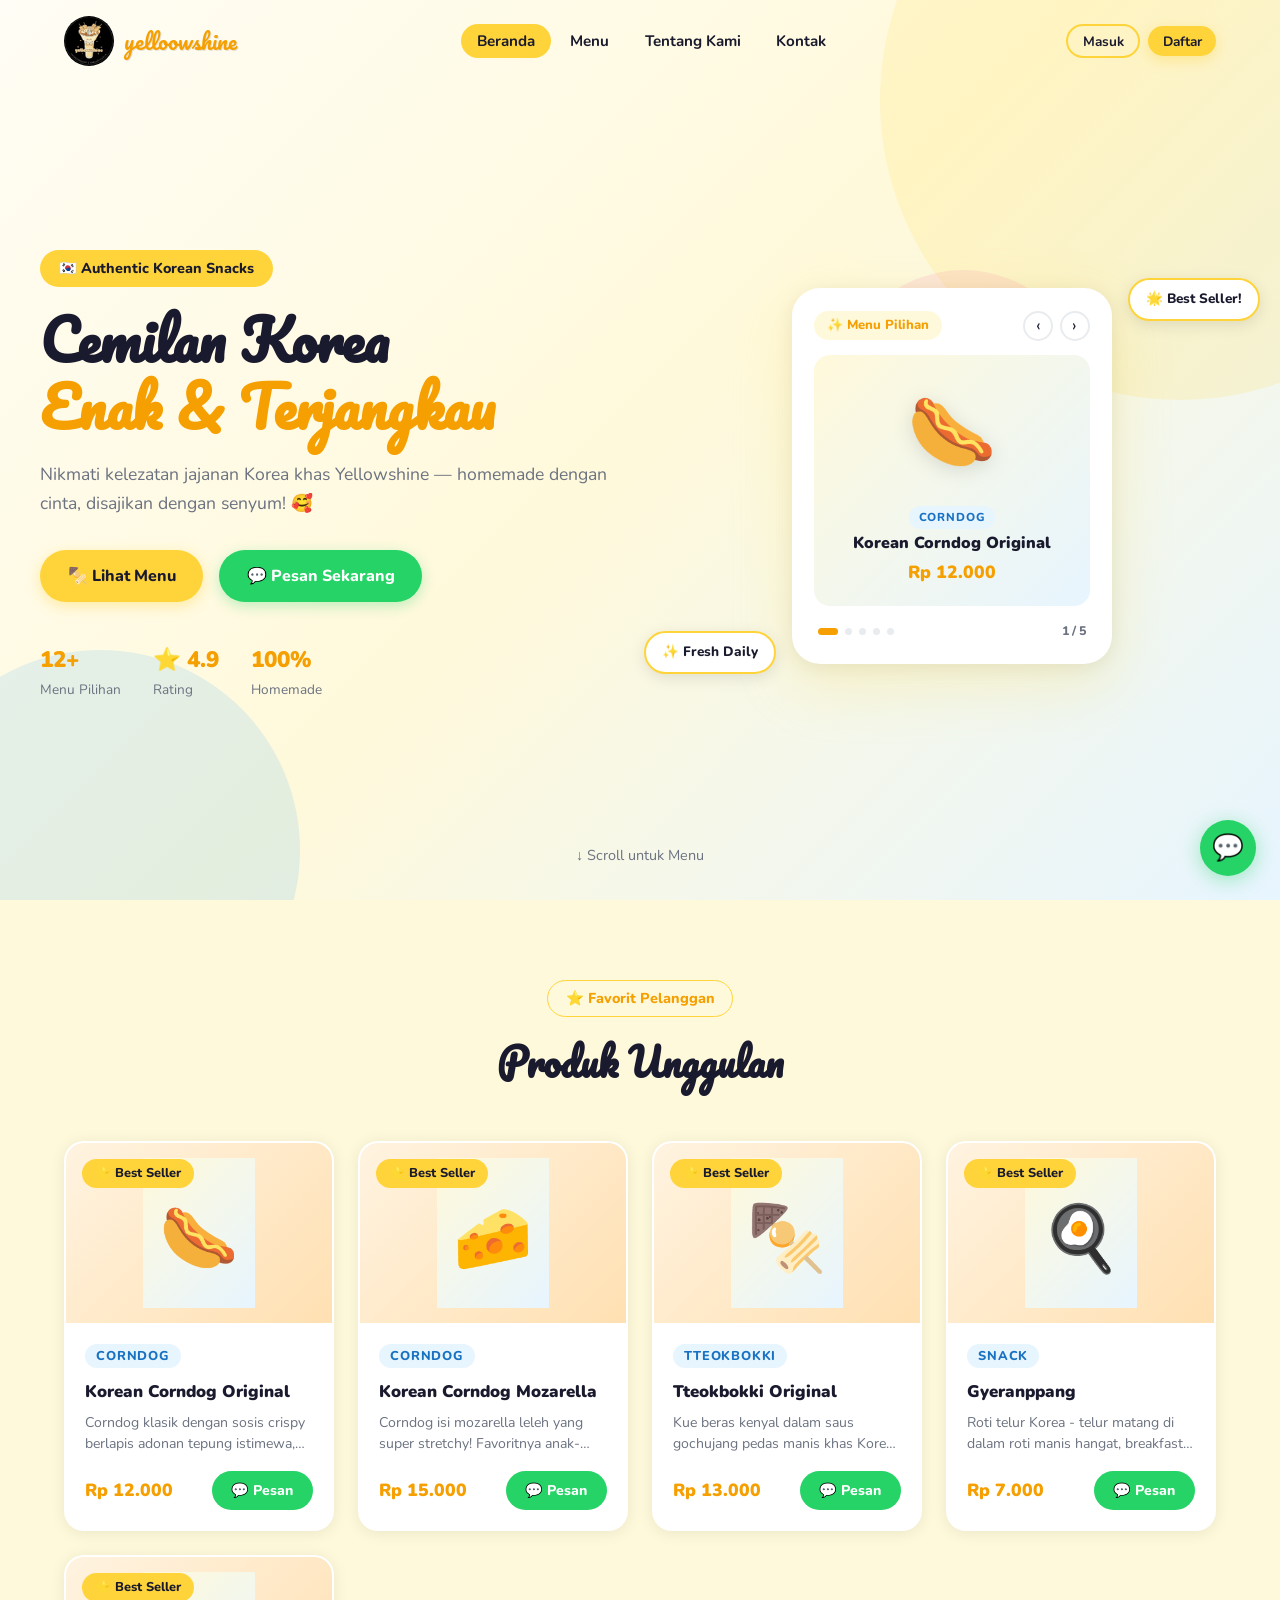
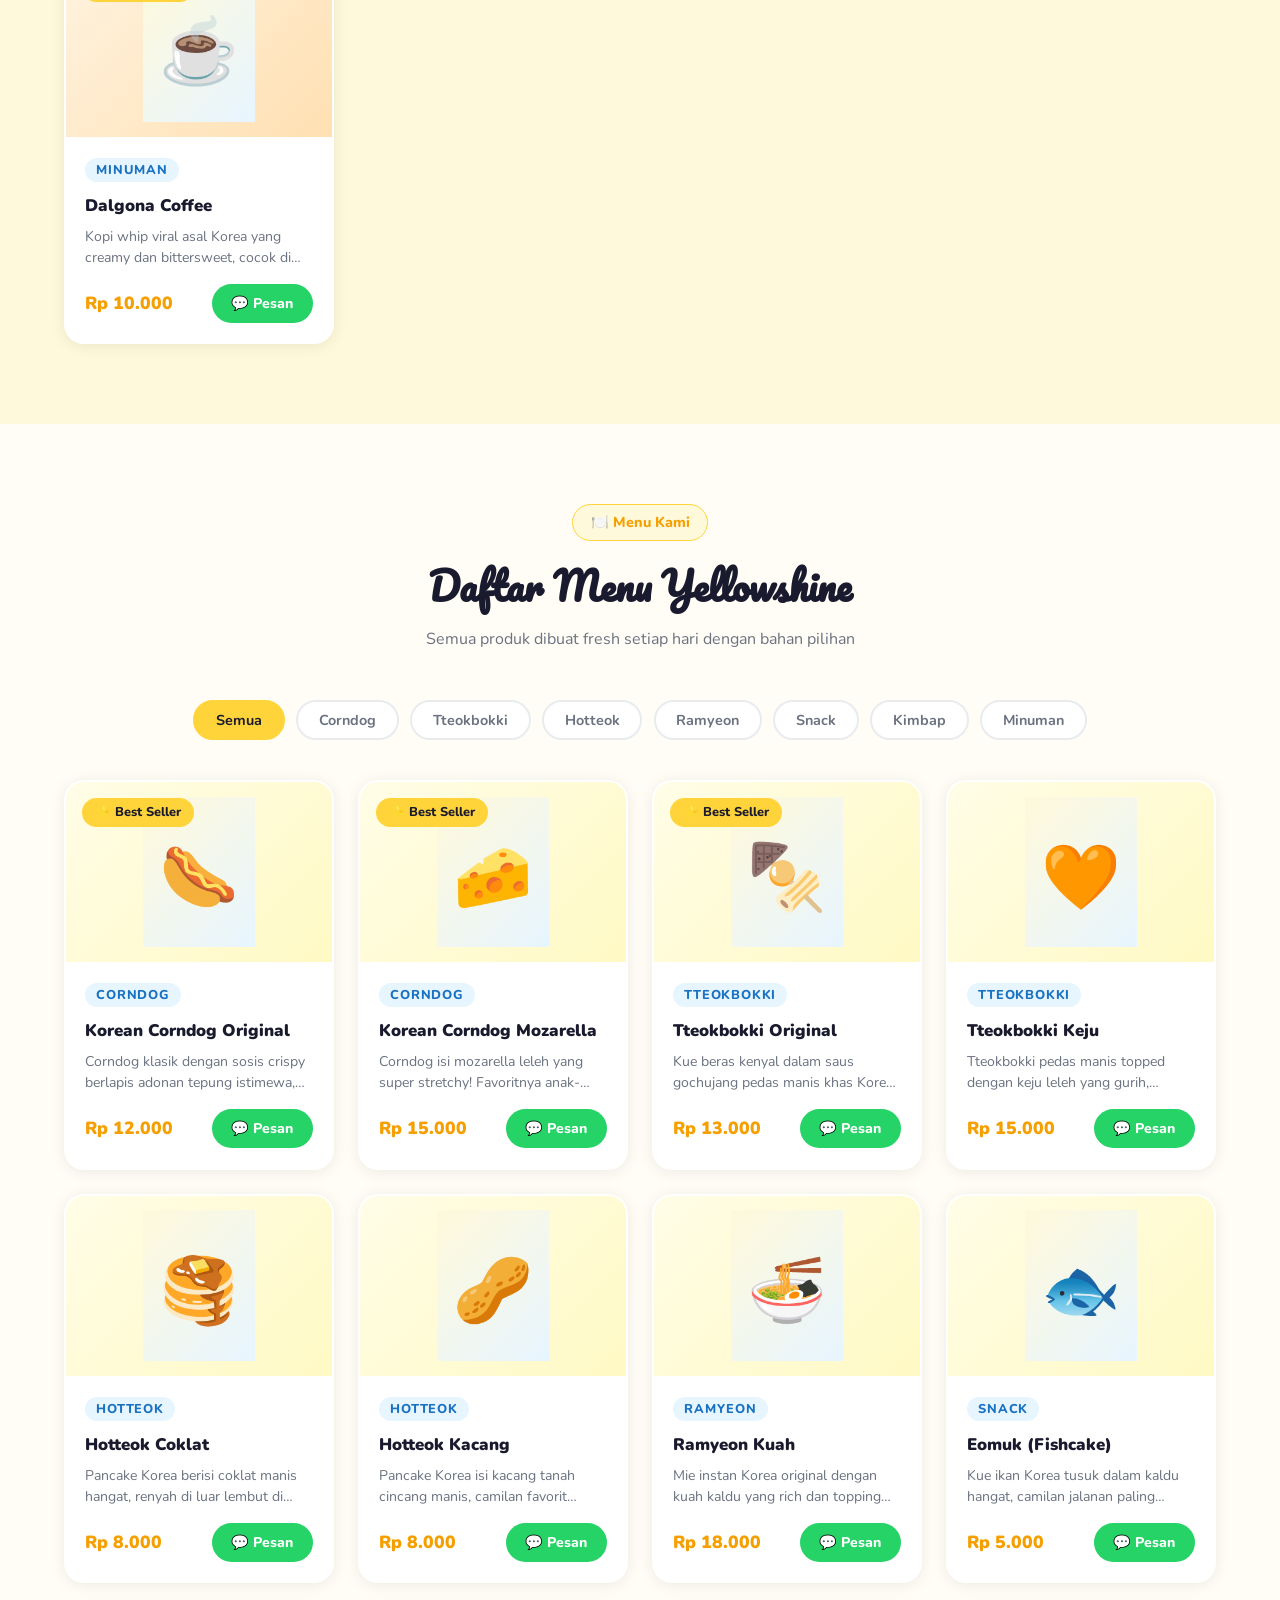
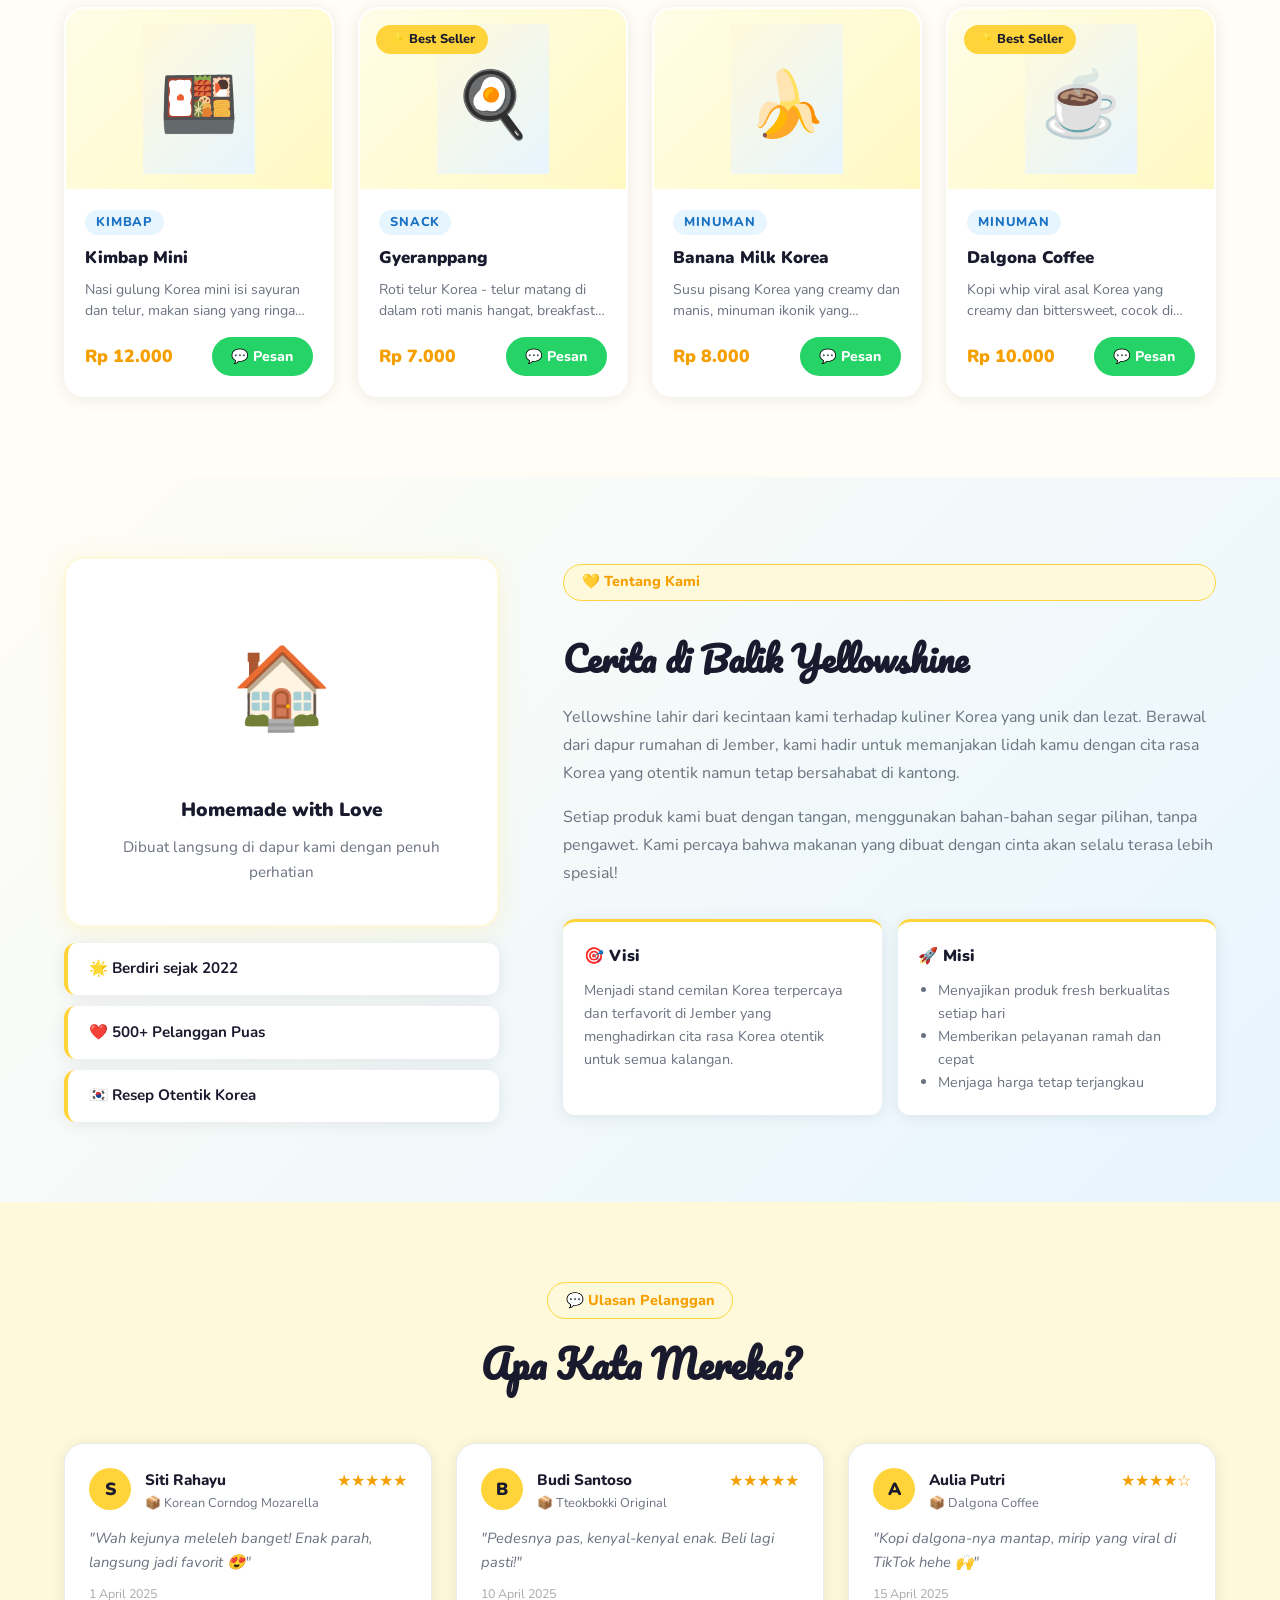
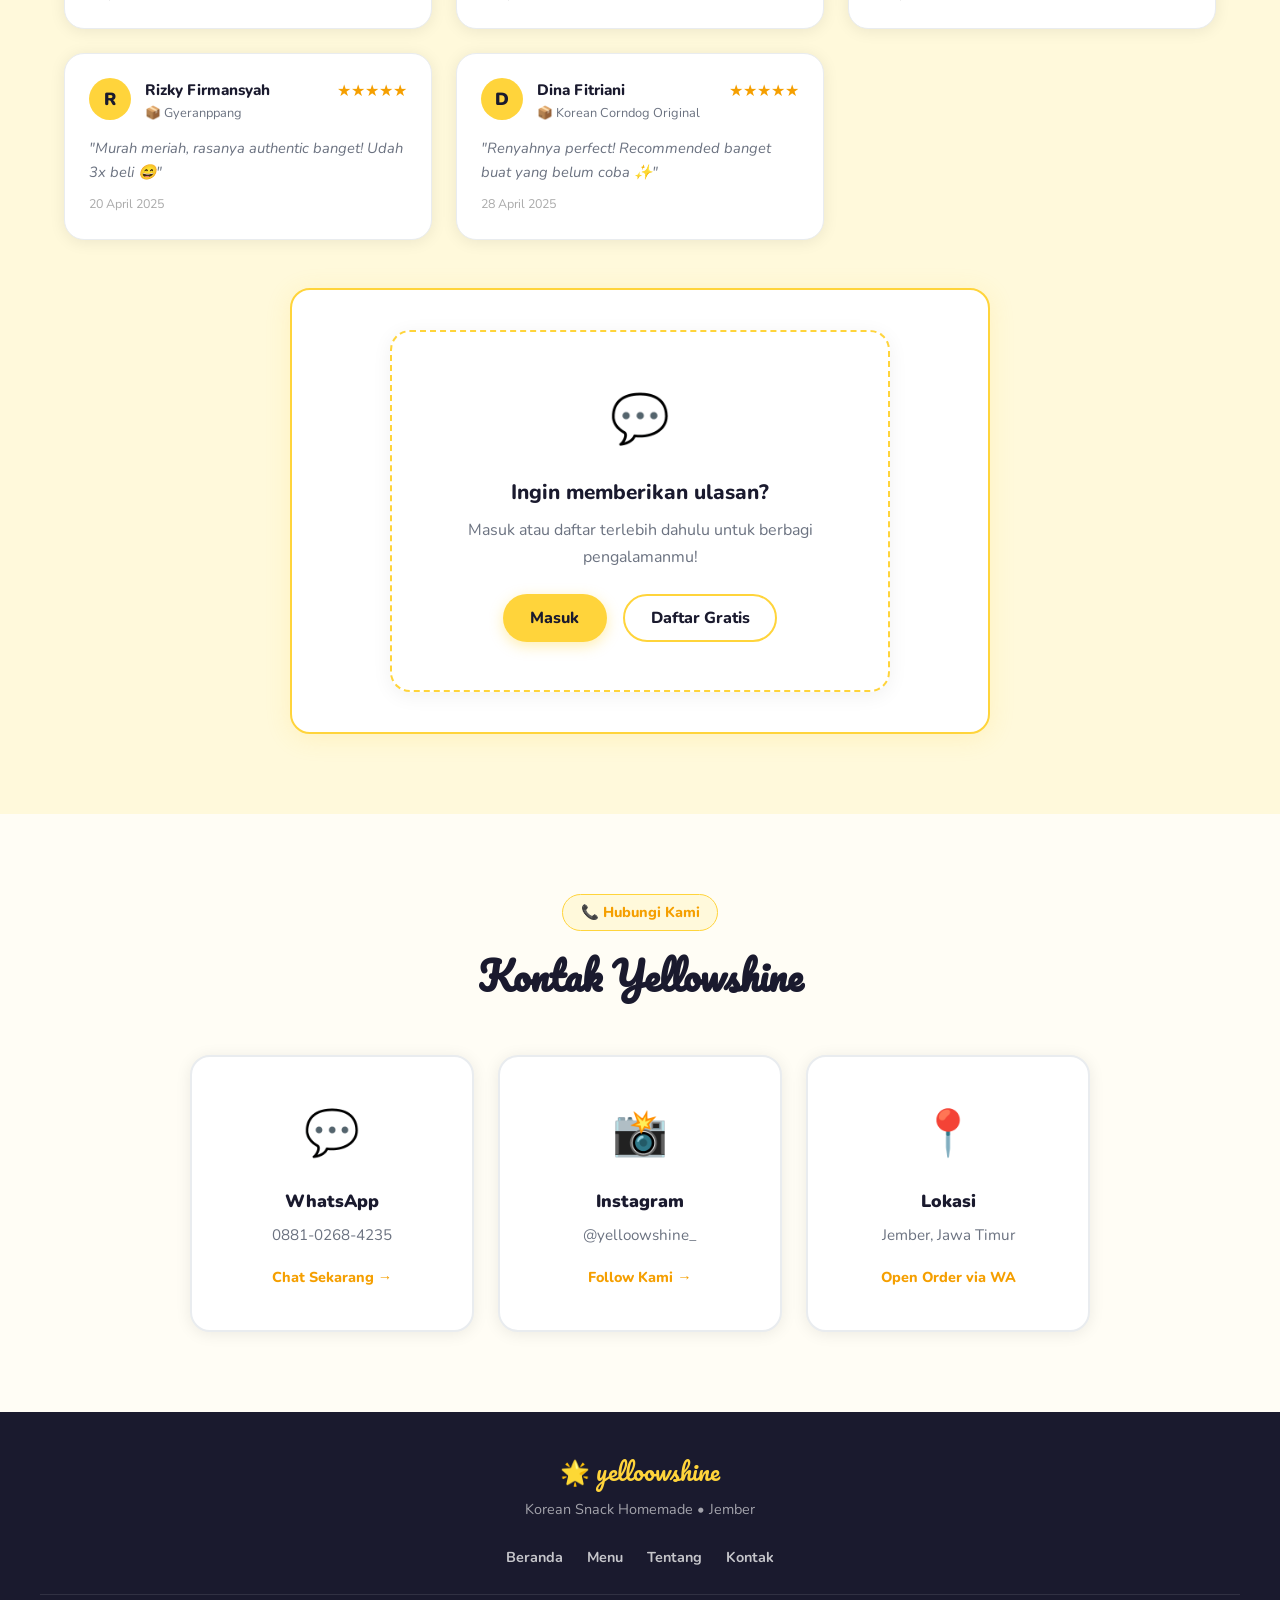
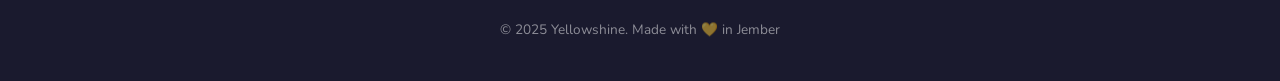
==== yellowshine_v2_fixed/index.html @ c3957ca0 "Add files via upload" ====
<!DOCTYPE html>
<html lang="id">
<head>
  <meta charset="UTF-8"/>
  <meta name="viewport" content="width=device-width, initial-scale=1.0"/>
  <title>Yellowshine – Korean Snack Stand</title>
  <link rel="stylesheet" href="style.css"/>
  <link href="https://fonts.googleapis.com/css2?family=Nunito:wght@400;600;700;800;900&family=Pacifico&display=swap" rel="stylesheet"/>
</head>
<body>

<!-- ===== NAVBAR ===== -->
<nav class="navbar" id="navbar">
  <div class="nav-inner">
    <a href="#home" class="nav-logo">
      <img src="logo.png" alt="Yellowshine Logo" width="50" height="50" onerror="this.style.display='none';this.nextElementSibling.style.display='flex'"/>
      <div class="logo-fallback" style="display:none">🌟</div>
      <span>yelloowshine</span>
    </a>
    <ul class="nav-links" id="navLinks">
      <li><a href="#home" class="nav-link active">Beranda</a></li>
      <li><a href="#menu" class="nav-link">Menu</a></li>
      <li><a href="#about" class="nav-link">Tentang Kami</a></li>
      <li><a href="#contact" class="nav-link">Kontak</a></li>
    </ul>
    <div class="nav-auth" id="navAuth">
      <!-- filled by JS -->
    </div>
    <button class="hamburger" id="hamburger">☰</button>
  </div>
</nav>

<!-- ===== HERO / BERANDA ===== -->
<section class="hero" id="home">
  <div class="hero-bg-shapes">
    <div class="shape s1"></div><div class="shape s2"></div><div class="shape s3"></div>
  </div>
  <div class="hero-content">
    <div class="hero-text">
      <div class="hero-badge">🇰🇷 Authentic Korean Snacks</div>
      <h1 class="hero-title">Cemilan Korea <br/><span class="yellow-text">Enak & Terjangkau</span></h1>
      <p class="hero-desc">Nikmati kelezatan jajanan Korea khas Yellowshine — homemade dengan cinta, disajikan dengan senyum! 🥰</p>
      <div class="hero-actions">
        <a href="#menu" class="btn btn-primary">🍢 Lihat Menu</a>
        <a href="https://wa.me/6288102684235?text=Halo%20Yellowshine%2C%20saya%20mau%20pesan!" target="_blank" class="btn btn-wa">💬 Pesan Sekarang</a>
      </div>
      <div class="hero-stats">
        <div class="stat"><span class="stat-num" id="statProducts">12+</span><span>Menu Pilihan</span></div>
        <div class="stat"><span class="stat-num">⭐ 4.9</span><span>Rating</span></div>
        <div class="stat"><span class="stat-num">100%</span><span>Homemade</span></div>
      </div>
    </div>
    <div class="hero-visual">
      <div class="floating-card">
        <div class="slider-header">
          <span class="slider-label">✨ Menu Pilihan</span>
          <div class="slider-nav">
            <button class="slider-prev" id="sliderPrev">‹</button>
            <button class="slider-next" id="sliderNext">›</button>
          </div>
        </div>
        <div class="slider-track-outer">
          <div class="slider-wrapper" id="heroSlider">
            <!-- slides injected by JS from bestSeller products -->
          </div>
        </div>
        <div class="slider-footer">
          <div class="slider-dots" id="sliderDots"></div>
          <span class="slider-counter" id="sliderCounter">1 / 1</span>
        </div>
      </div>
      <div class="deco-badge top-right">🌟 Best Seller!</div>
      <div class="deco-badge bottom-left">✨ Fresh Daily</div>
    </div>
  </div>
  <div class="scroll-hint">↓ Scroll untuk Menu</div>
</section>

<!-- ===== FEATURED / UNGGULAN ===== -->
<section class="featured-section">
  <div class="container">
    <div class="section-header">
      <span class="section-tag">⭐ Favorit Pelanggan</span>
      <h2>Produk Unggulan</h2>
    </div>
    <div class="featured-grid" id="featuredGrid"></div>
  </div>
</section>

<!-- ===== MENU LENGKAP ===== -->
<section class="menu-section" id="menu">
  <div class="container">
    <div class="section-header">
      <span class="section-tag">🍽️ Menu Kami</span>
      <h2>Daftar Menu Yellowshine</h2>
      <p>Semua produk dibuat fresh setiap hari dengan bahan pilihan</p>
    </div>
    <div class="menu-filter" id="menuFilter">
      <button class="filter-btn active" data-cat="all">Semua</button>
    </div>
    <div class="menu-grid" id="menuGrid"></div>
  </div>
</section>

<!-- ===== TENTANG KAMI ===== -->
<section class="about-section" id="about">
  <div class="container">
    <div class="about-grid">
      <div class="about-visual">
        <div class="about-card-main" id="aboutCardMain">
          <div class="about-photo-wrap" id="aboutPhotoWrap">
            <!-- Photo or fallback rendered by JS -->
          </div>
          <h3>Homemade with Love</h3>
          <p>Dibuat langsung di dapur kami dengan penuh perhatian</p>
        </div>
        <div class="about-stat-cards">
          <div class="about-mini-card">🌟 Berdiri sejak 2022</div>
          <div class="about-mini-card">❤️ 500+ Pelanggan Puas</div>
          <div class="about-mini-card">🇰🇷 Resep Otentik Korea</div>
        </div>
      </div>
      <div class="about-text">
        <span class="section-tag">💛 Tentang Kami</span>
        <h2>Cerita di Balik Yellowshine</h2>
        <p>Yellowshine lahir dari kecintaan kami terhadap kuliner Korea yang unik dan lezat. Berawal dari dapur rumahan di Jember, kami hadir untuk memanjakan lidah kamu dengan cita rasa Korea yang otentik namun tetap bersahabat di kantong.</p>
        <p>Setiap produk kami buat dengan tangan, menggunakan bahan-bahan segar pilihan, tanpa pengawet. Kami percaya bahwa makanan yang dibuat dengan cinta akan selalu terasa lebih spesial!</p>
        <div class="visi-misi">
          <div class="vm-card">
            <h4>🎯 Visi</h4>
            <p>Menjadi stand cemilan Korea terpercaya dan terfavorit di Jember yang menghadirkan cita rasa Korea otentik untuk semua kalangan.</p>
          </div>
          <div class="vm-card">
            <h4>🚀 Misi</h4>
            <ul>
              <li>Menyajikan produk fresh berkualitas setiap hari</li>
              <li>Memberikan pelayanan ramah dan cepat</li>
              <li>Menjaga harga tetap terjangkau</li>
            </ul>
          </div>
        </div>
      </div>
    </div>
  </div>
</section>

<!-- ===== REVIEW SECTION ===== -->
<section class="review-section" id="reviews">
  <div class="container">
    <div class="section-header">
      <span class="section-tag">💬 Ulasan Pelanggan</span>
      <h2>Apa Kata Mereka?</h2>
    </div>
    <div class="review-grid" id="reviewGrid"></div>
    <div class="review-form-wrapper" id="reviewFormWrapper">
      <!-- shown only when user logged in, rendered by JS -->
    </div>
  </div>
</section>

<!-- ===== KONTAK ===== -->
<section class="contact-section" id="contact">
  <div class="container">
    <div class="section-header">
      <span class="section-tag">📞 Hubungi Kami</span>
      <h2>Kontak Yellowshine</h2>
    </div>
    <div class="contact-grid">
      <a href="https://wa.me/6288102684235?text=Halo%20Yellowshine!" target="_blank" class="contact-card wa-card">
        <div class="contact-icon">💬</div><h3>WhatsApp</h3>
        <p>0881-0268-4235</p><span class="contact-cta">Chat Sekarang →</span>
      </a>
      <a href="https://instagram.com/yelloowshine_" target="_blank" class="contact-card ig-card">
        <div class="contact-icon">📸</div><h3>Instagram</h3>
        <p>@yelloowshine_</p><span class="contact-cta">Follow Kami →</span>
      </a>
      <div class="contact-card loc-card">
        <div class="contact-icon">📍</div><h3>Lokasi</h3>
        <p>Jember, Jawa Timur</p><span class="contact-cta">Open Order via WA</span>
      </div>
    </div>
  </div>
</section>

<!-- ===== FOOTER ===== -->
<footer class="footer">
  <div class="footer-inner">
    <div class="footer-brand">
      <span class="footer-logo">🌟 yelloowshine</span>
      <p>Korean Snack Homemade • Jember</p>
    </div>
    <div class="footer-links">
      <a href="#home">Beranda</a><a href="#menu">Menu</a>
      <a href="#about">Tentang</a><a href="#contact">Kontak</a>
    </div>
    <div class="footer-bottom">
      <p>© 2025 Yellowshine. Made with 💛 in Jember</p>
      <button class="admin-access-btn visually-hidden" id="adminAccessBtn" tabindex="-1" aria-hidden="true">⚙️</button>
    </div>
  </div>
</footer>

<!-- ===== MODAL: USER LOGIN ===== -->
<div class="modal-overlay" id="loginModal" style="display:none">
  <div class="modal-box">
    <button class="modal-close" id="closeLoginModal">✕</button>
    <div class="modal-logo-wrap"><img src="logo.png" width="60" height="60" alt="logo" onerror="this.style.display='none'"/></div>
    <h3>👋 Masuk ke Yellowshine</h3>
    <p class="modal-sub">Masuk untuk bisa kasih ulasan!</p>
    <input type="text" id="loginUser" placeholder="Username atau Email" class="modal-input"/>
    <input type="password" id="loginPass" placeholder="Password" class="modal-input"/>
    <div class="modal-err" id="loginErr"></div>
    <button class="btn btn-primary btn-full" id="loginBtn">Masuk</button>
    <p class="modal-switch">Belum punya akun? <a href="#" id="switchToRegister">Daftar sekarang</a></p>
  </div>
</div>

<!-- ===== MODAL: USER REGISTER ===== -->
<div class="modal-overlay" id="registerModal" style="display:none">
  <div class="modal-box">
    <button class="modal-close" id="closeRegisterModal">✕</button>
    <div class="modal-logo-wrap"><img src="logo.png" width="60" height="60" alt="logo" onerror="this.style.display='none'"/></div>
    <h3>🌟 Daftar Akun Baru</h3>
    <p class="modal-sub">Gratis! Biar bisa kasih review 💛</p>
    <input type="text" id="regUsername" placeholder="Username" class="modal-input"/>
    <input type="email" id="regEmail" placeholder="Email" class="modal-input"/>
    <input type="password" id="regPass" placeholder="Password" class="modal-input"/>
    <input type="password" id="regPassConfirm" placeholder="Konfirmasi Password" class="modal-input"/>
    <div class="modal-err" id="registerErr"></div>
    <button class="btn btn-primary btn-full" id="registerBtn">Daftar</button>
    <p class="modal-switch">Sudah punya akun? <a href="#" id="switchToLogin">Masuk di sini</a></p>
  </div>
</div>

<!-- ===== MODAL: ADMIN LOGIN (HIDDEN) ===== -->
<div class="modal-overlay" id="adminLoginModal" style="display:none">
  <div class="modal-box admin-login-box">
    <button class="modal-close" id="closeAdminLoginModal">✕</button>
    <div class="admin-login-header">
      <div class="admin-lock-icon">🔐</div>
      <h3>Admin Login</h3>
      <p>Akses khusus pengelola Yellowshine</p>
    </div>
    <input type="text" id="adminUser" placeholder="Username Admin" class="modal-input"/>
    <input type="password" id="adminPass" placeholder="Password" class="modal-input"/>
    <div class="modal-err" id="adminLoginErr"></div>
    <button class="btn btn-primary btn-full" id="adminLoginBtn">Masuk sebagai Admin</button>
    <p class="modal-hint">Tekan <kbd>Ctrl+Shift+A</kbd> untuk membuka panel ini</p>
  </div>
</div>

<!-- TOAST -->
<div class="toast" id="toast"></div>

<!-- Floating WA -->
<a href="https://wa.me/6288102684235?text=Halo%20Yellowshine!" target="_blank" class="wa-float-btn">💬</a>

<script src="data.js"></script>
<script src="app.js"></script>
</body>
</html>
---- yellowshine_v2_fixed/style.css ----
/* ============================
   YELLOWSHINE - MAIN STYLES
   ============================ */

@import url('https://fonts.googleapis.com/css2?family=Nunito:wght@400;600;700;800;900&family=Pacifico&display=swap');

:root {
  --yellow: #FFD43B;
  --yellow-dark: #F59F00;
  --yellow-light: #FFF9DB;
  --blue: #4DABF7;
  --blue-dark: #1971C2;
  --blue-light: #E7F5FF;
  --pink: #F783AC;
  --green: #51CF66;
  --white: #FFFFFF;
  --bg: #FFFDF5;
  --card: #FFFFFF;
  --text: #1A1A2E;
  --text-muted: #6B7280;
  --border: #E9ECEF;
  --shadow: 0 4px 24px rgba(255,212,59,.18);
  --shadow-card: 0 2px 16px rgba(0,0,0,.08);
  --radius: 20px;
  --radius-sm: 12px;
  --wa: #25D366;
  font-size: 16px;
}

*, *::before, *::after { box-sizing: border-box; margin: 0; padding: 0; }

html { scroll-behavior: smooth; }

body {
  font-family: 'Nunito', sans-serif;
  background: var(--bg);
  color: var(--text);
  line-height: 1.65;
  overflow-x: hidden;
}

a { text-decoration: none; color: inherit; }
ul { list-style: none; }
img { max-width: 100%; }

.container {
  max-width: 1200px;
  margin: 0 auto;
  padding: 0 1.5rem;
}

/* ===== BUTTONS ===== */
.btn {
  display: inline-flex;
  align-items: center;
  gap: .45rem;
  padding: .7rem 1.6rem;
  border-radius: 50px;
  font-family: 'Nunito', sans-serif;
  font-weight: 800;
  font-size: 1rem;
  cursor: pointer;
  border: 2px solid transparent;
  transition: all .25s;
}
.btn-primary {
  background: var(--yellow);
  color: var(--text);
  box-shadow: 0 4px 14px rgba(255,212,59,.4);
}
.btn-primary:hover { background: var(--yellow-dark); transform: translateY(-2px); box-shadow: 0 6px 20px rgba(255,212,59,.5); }
.btn-wa { background: var(--wa); color: #fff; box-shadow: 0 4px 14px rgba(37,211,102,.3); }
.btn-wa:hover { background: #20BA5A; transform: translateY(-2px); }
.btn-order { background: var(--wa); color: #fff; font-size: .88rem; padding: .5rem 1.1rem; }
.btn-order:hover { background: #20BA5A; }
.btn-ghost { background: transparent; border-color: var(--yellow); color: var(--text); }
.btn-ghost:hover { background: var(--yellow-light); }
.btn-sm { padding: .4rem .9rem; font-size: .85rem; }
.btn-edit { background: var(--blue-light); color: var(--blue-dark); border-color: var(--blue); }
.btn-edit:hover { background: var(--blue); color: #fff; }
.btn-danger { background: #FFE3E3; color: #C92A2A; border-color: #FFC9C9; }
.btn-danger:hover { background: #C92A2A; color: #fff; }

/* ===== NAVBAR ===== */
.navbar {
  position: fixed;
  top: 0; left: 0; right: 0;
  z-index: 1000;
  padding: 1rem 0;
  transition: all .3s;
}
.navbar.scrolled {
  background: rgba(255,253,245,.95);
  backdrop-filter: blur(12px);
  box-shadow: 0 2px 20px rgba(0,0,0,.08);
  padding: .6rem 0;
}
.nav-inner {
  max-width: 1200px;
  margin: 0 auto;
  padding: 0 1.5rem;
  display: flex;
  align-items: center;
  justify-content: space-between;
}
.nav-logo {
  display: flex;
  align-items: center;
  gap: .6rem;
  font-family: 'Pacifico', cursive;
  font-size: 1.4rem;
  color: var(--yellow-dark);
  text-shadow: 1px 1px 0 rgba(0,0,0,.1);
}
.nav-logo img { border-radius: 50%; }
.logo-fallback { font-size: 2rem; }
.nav-links {
  display: flex;
  align-items: center;
  gap: .2rem;
}
.nav-link {
  padding: .45rem 1rem;
  border-radius: 50px;
  font-weight: 700;
  color: var(--text);
  transition: all .2s;
  font-size: .95rem;
}
.nav-link:hover, .nav-link.active { background: var(--yellow); color: var(--text); }
.admin-btn { background: var(--blue-light); color: var(--blue-dark); }
.hamburger { display: none; background: none; border: none; font-size: 1.5rem; cursor: pointer; }

/* ===== HERO ===== */
.hero {
  min-height: 100vh;
  display: flex;
  align-items: center;
  padding: 100px 1.5rem 3rem;
  position: relative;
  overflow: hidden;
  background: linear-gradient(135deg, #FFFDF5 0%, #FFF9DB 50%, #E7F5FF 100%);
}
.hero-bg-shapes { position: absolute; inset: 0; pointer-events: none; overflow: hidden; }
.shape {
  position: absolute;
  border-radius: 50%;
  opacity: .15;
}
.s1 { width: 600px; height: 600px; background: var(--yellow); top: -200px; right: -200px; animation: float1 8s ease-in-out infinite; }
.s2 { width: 400px; height: 400px; background: var(--blue); bottom: -150px; left: -100px; animation: float2 10s ease-in-out infinite; }
.s3 { width: 250px; height: 250px; background: var(--pink); top: 30%; right: 15%; animation: float3 6s ease-in-out infinite; }

@keyframes float1 { 0%,100%{transform:translateY(0) rotate(0deg)} 50%{transform:translateY(-30px) rotate(10deg)} }
@keyframes float2 { 0%,100%{transform:translateY(0) rotate(0deg)} 50%{transform:translateY(25px) rotate(-8deg)} }
@keyframes float3 { 0%,100%{transform:translateY(0) scale(1)} 50%{transform:translateY(-20px) scale(1.1)} }

.hero-content {
  max-width: 1200px;
  margin: 0 auto;
  width: 100%;
  display: grid;
  grid-template-columns: 1fr 1fr;
  gap: 3rem;
  align-items: center;
  position: relative;
  z-index: 1;
}
.hero-badge {
  display: inline-flex;
  align-items: center;
  gap: .5rem;
  background: var(--yellow);
  color: var(--text);
  padding: .4rem 1.2rem;
  border-radius: 50px;
  font-weight: 800;
  font-size: .9rem;
  margin-bottom: 1.2rem;
  animation: fadeInUp .6s ease;
}
.hero-title {
  font-family: 'Pacifico', cursive;
  font-size: clamp(2rem, 5vw, 3.5rem);
  line-height: 1.2;
  color: var(--text);
  margin-bottom: 1.2rem;
  animation: fadeInUp .7s ease;
}
.yellow-text { color: var(--yellow-dark); }
.hero-desc {
  font-size: 1.1rem;
  color: var(--text-muted);
  margin-bottom: 2rem;
  animation: fadeInUp .8s ease;
}
.hero-actions {
  display: flex;
  gap: 1rem;
  flex-wrap: wrap;
  margin-bottom: 2.5rem;
  animation: fadeInUp .9s ease;
}
.hero-stats {
  display: flex;
  gap: 2rem;
  animation: fadeInUp 1s ease;
}
.stat { display: flex; flex-direction: column; }
.stat-num { font-size: 1.4rem; font-weight: 900; color: var(--yellow-dark); }
.stat span:last-child { font-size: .85rem; color: var(--text-muted); }

/* Hero Visual */
.hero-visual {
  position: relative;
  display: flex;
  justify-content: center;
  animation: fadeInRight .8s ease;
}
/* ===== HERO SLIDER ===== */
.floating-card {
  background: var(--white);
  border-radius: 28px;
  padding: 1.4rem;
  box-shadow: 0 20px 60px rgba(255,212,59,.22), 0 4px 20px rgba(0,0,0,.08);
  width: 320px;
  animation: floatCard 4s ease-in-out infinite;
  user-select: none;
}
@keyframes floatCard { 0%,100%{transform:translateY(0)} 50%{transform:translateY(-12px)} }

/* slider header */
.slider-header {
  display: flex;
  align-items: center;
  justify-content: space-between;
  margin-bottom: .9rem;
}
.slider-label {
  font-size: .82rem;
  font-weight: 800;
  color: var(--yellow-dark);
  background: var(--yellow-light);
  padding: .25rem .8rem;
  border-radius: 50px;
}
.slider-nav { display: flex; gap: .4rem; }
.slider-prev, .slider-next {
  width: 30px; height: 30px;
  border-radius: 50%;
  border: 2px solid var(--border);
  background: var(--white);
  font-size: 1.1rem;
  cursor: pointer;
  display: flex; align-items: center; justify-content: center;
  transition: all .2s;
  line-height: 1;
  color: var(--text);
  font-family: inherit;
}
.slider-prev:hover, .slider-next:hover {
  background: var(--yellow);
  border-color: var(--yellow);
}

/* track */
.slider-track-outer {
  border-radius: 16px;
  overflow: hidden;
  background: linear-gradient(135deg, var(--yellow-light), var(--blue-light));
  position: relative;
  min-height: 220px;
}
.slider-wrapper {
  position: relative;
  width: 100%;
  min-height: 220px;
}

/* slides */
.slide {
  position: absolute;
  inset: 0;
  display: flex;
  flex-direction: column;
  align-items: center;
  justify-content: center;
  opacity: 0;
  pointer-events: none;
  transition: opacity .38s ease, transform .38s ease;
  transform: translateX(0);
  padding: 1.2rem;
}
.slide.active {
  opacity: 1;
  pointer-events: auto;
  position: relative;
  transform: translateX(0);
}
.slide.entering-right  { transform: translateX(60px);  opacity: 0; }
.slide.entering-left   { transform: translateX(-60px); opacity: 0; }
.slide.leaving-left    { transform: translateX(-60px); opacity: 0; transition: opacity .38s ease, transform .38s ease; }
.slide.leaving-right   { transform: translateX(60px);  opacity: 0; transition: opacity .38s ease, transform .38s ease; }

.slide-inner {
  display: flex;
  flex-direction: column;
  align-items: center;
  gap: .8rem;
  width: 100%;
  text-align: center;
}
.slide-visual { display: flex; align-items: center; justify-content: center; }
.slide-emoji {
  font-size: 4.5rem;
  filter: drop-shadow(0 4px 10px rgba(0,0,0,.12));
  animation: popIn .5s cubic-bezier(.34,1.56,.64,1);
}
@keyframes popIn { from{transform:scale(.3) rotate(-10deg);opacity:0} to{transform:scale(1) rotate(0);opacity:1} }
.slide-product-img {
  width: 140px; height: 140px;
  object-fit: cover;
  border-radius: 14px;
  box-shadow: 0 4px 16px rgba(0,0,0,.12);
}
.slide-info { display: flex; flex-direction: column; align-items: center; gap: .25rem; }
.slide-cat {
  font-size: .72rem;
  font-weight: 800;
  text-transform: uppercase;
  letter-spacing: .07em;
  color: var(--blue-dark);
  background: var(--blue-light);
  padding: .15rem .6rem;
  border-radius: 50px;
}
.slide-name { font-weight: 900; font-size: 1rem; color: var(--text); line-height: 1.3; }
.slide-price {
  font-weight: 900;
  font-size: 1.1rem;
  color: var(--yellow-dark);
}

/* footer */
.slider-footer {
  display: flex;
  align-items: center;
  justify-content: space-between;
  margin-top: .9rem;
  padding: 0 .2rem;
}
.slider-dots { display: flex; gap: .45rem; }
.dot {
  width: 7px; height: 7px; border-radius: 50%;
  background: var(--border); cursor: pointer; transition: all .3s;
  flex-shrink: 0;
}
.dot.active { background: var(--yellow-dark); width: 20px; border-radius: 4px; }
.slider-counter {
  font-size: .78rem;
  font-weight: 800;
  color: var(--text-muted);
}
.deco-badge {
  position: absolute;
  background: var(--white);
  padding: .5rem 1rem;
  border-radius: 50px;
  font-weight: 800;
  font-size: .85rem;
  box-shadow: 0 4px 16px rgba(0,0,0,.1);
  border: 2px solid var(--yellow);
  animation: floatCard 3s ease-in-out infinite;
}
.top-right { top: -10px; right: -20px; animation-delay: 1s; }
.bottom-left { bottom: -10px; left: -20px; animation-delay: .5s; }
.scroll-hint {
  position: absolute;
  bottom: 2rem;
  left: 50%;
  transform: translateX(-50%);
  color: var(--text-muted);
  font-size: .9rem;
  animation: bounce2 2s ease-in-out infinite;
}
@keyframes bounce2 { 0%,100%{transform:translateX(-50%) translateY(0)} 50%{transform:translateX(-50%) translateY(-8px)} }

/* ===== SECTION HEADERS ===== */
.section-header {
  text-align: center;
  margin-bottom: 3rem;
}
.section-tag {
  display: inline-block;
  background: var(--yellow-light);
  color: var(--yellow-dark);
  padding: .35rem 1.1rem;
  border-radius: 50px;
  font-weight: 800;
  font-size: .9rem;
  margin-bottom: .8rem;
  border: 1.5px solid var(--yellow);
}
.section-header h2 {
  font-family: 'Pacifico', cursive;
  font-size: clamp(1.6rem, 3vw, 2.4rem);
  color: var(--text);
  margin-bottom: .5rem;
}
.section-header p { color: var(--text-muted); font-size: 1rem; }

/* ===== FEATURED ===== */
.featured-section {
  padding: 5rem 1.5rem;
  background: var(--yellow-light);
}
.featured-grid {
  display: grid;
  grid-template-columns: repeat(auto-fill, minmax(260px, 1fr));
  gap: 1.5rem;
}

/* ===== PRODUCT CARD ===== */
.product-card {
  background: var(--card);
  border-radius: var(--radius);
  overflow: hidden;
  box-shadow: var(--shadow-card);
  transition: all .3s;
  border: 2px solid transparent;
  position: relative;
  opacity: 0;
  transform: translateY(20px);
  transition: opacity .5s, transform .5s, box-shadow .3s, border-color .3s;
}
.product-card.visible { opacity: 1; transform: translateY(0); }
.product-card:hover {
  transform: translateY(-6px);
  box-shadow: 0 12px 40px rgba(255,212,59,.25);
  border-color: var(--yellow);
}
.badge-star {
  position: absolute;
  top: 1rem; left: 1rem;
  background: var(--yellow);
  color: var(--text);
  padding: .25rem .8rem;
  border-radius: 50px;
  font-size: .8rem;
  font-weight: 800;
}
.product-emoji {
  font-size: 4rem;
  text-align: center;
  padding: 1.8rem 1rem 1rem;
  background: linear-gradient(135deg, var(--yellow-light), var(--blue-light));
}
.product-info { padding: 1.2rem; }
.product-cat {
  font-size: .8rem;
  font-weight: 800;
  text-transform: uppercase;
  letter-spacing: .06em;
  color: var(--blue-dark);
  background: var(--blue-light);
  padding: .2rem .7rem;
  border-radius: 50px;
}
.product-name {
  font-size: 1.05rem;
  font-weight: 900;
  margin: .6rem 0 .4rem;
  color: var(--text);
}
.product-desc {
  font-size: .88rem;
  color: var(--text-muted);
  line-height: 1.5;
  margin-bottom: 1rem;
  display: -webkit-box;
  -webkit-line-clamp: 2;
  -webkit-box-orient: vertical;
  overflow: hidden;
}
.product-footer {
  display: flex;
  align-items: center;
  justify-content: space-between;
  margin-top: auto;
}
.product-price {
  font-weight: 900;
  font-size: 1.1rem;
  color: var(--yellow-dark);
}

/* ===== MENU SECTION ===== */
.menu-section {
  padding: 5rem 1.5rem;
  background: var(--bg);
}
.menu-filter {
  display: flex;
  gap: .7rem;
  flex-wrap: wrap;
  justify-content: center;
  margin-bottom: 2.5rem;
}
.filter-btn {
  padding: .5rem 1.3rem;
  border: 2px solid var(--border);
  border-radius: 50px;
  font-family: 'Nunito', sans-serif;
  font-weight: 700;
  cursor: pointer;
  background: var(--white);
  color: var(--text-muted);
  transition: all .2s;
  font-size: .9rem;
}
.filter-btn:hover, .filter-btn.active {
  background: var(--yellow);
  border-color: var(--yellow);
  color: var(--text);
}
.menu-grid {
  display: grid;
  grid-template-columns: repeat(auto-fill, minmax(260px, 1fr));
  gap: 1.5rem;
}

/* ===== ABOUT SECTION ===== */
.about-section {
  padding: 5rem 1.5rem;
  background: linear-gradient(135deg, #FFFDF5, #E7F5FF);
}
.about-grid {
  display: grid;
  grid-template-columns: 1fr 1.5fr;
  gap: 4rem;
  align-items: center;
  max-width: 1200px;
  margin: 0 auto;
}
.about-visual { display: flex; flex-direction: column; gap: 1rem; }
.about-card-main {
  background: var(--white);
  border-radius: var(--radius);
  padding: 2.5rem;
  text-align: center;
  box-shadow: var(--shadow);
  border: 2px solid var(--yellow-light);
}
.about-card-main h3 { font-size: 1.2rem; font-weight: 900; margin: 1rem 0 .5rem; }
.about-card-main p { color: var(--text-muted); font-size: .95rem; }
.about-stat-cards { display: flex; flex-direction: column; gap: .7rem; }
.about-mini-card {
  background: var(--white);
  border-radius: var(--radius-sm);
  padding: .85rem 1.3rem;
  font-weight: 700;
  font-size: .95rem;
  box-shadow: var(--shadow-card);
  border-left: 4px solid var(--yellow);
}
.about-text { display: flex; flex-direction: column; gap: 1rem; }
.about-text .section-tag { text-align: left; }
.about-text h2 {
  font-family: 'Pacifico', cursive;
  font-size: clamp(1.6rem, 3vw, 2.2rem);
  color: var(--text);
}
.about-text p { color: var(--text-muted); font-size: 1rem; line-height: 1.75; }
.visi-misi { display: grid; grid-template-columns: 1fr 1fr; gap: 1rem; margin-top: 1rem; }
.vm-card {
  background: var(--white);
  border-radius: var(--radius-sm);
  padding: 1.3rem;
  box-shadow: var(--shadow-card);
  border-top: 3px solid var(--yellow);
  opacity: 0; transform: translateY(20px);
  transition: opacity .5s, transform .5s;
}
.vm-card.visible { opacity: 1; transform: translateY(0); }
.vm-card h4 { font-size: 1rem; font-weight: 900; margin-bottom: .6rem; }
.vm-card p, .vm-card li { color: var(--text-muted); font-size: .9rem; line-height: 1.6; }
.vm-card ul { padding-left: 1.2rem; }
.vm-card li { list-style: disc; }

/* ===== REVIEW SECTION ===== */
.review-section {
  padding: 5rem 1.5rem;
  background: var(--yellow-light);
}
.review-grid {
  display: grid;
  grid-template-columns: repeat(auto-fill, minmax(280px, 1fr));
  gap: 1.5rem;
  margin-bottom: 3rem;
}
.review-card {
  background: var(--white);
  border-radius: var(--radius);
  padding: 1.5rem;
  box-shadow: var(--shadow-card);
  border: 1.5px solid var(--border);
  opacity: 0; transform: translateY(20px);
  transition: opacity .5s, transform .5s;
}
.review-card.visible { opacity: 1; transform: translateY(0); }
.review-header { display: flex; align-items: flex-start; gap: .9rem; margin-bottom: .8rem; }
.review-avatar {
  width: 42px; height: 42px;
  border-radius: 50%;
  background: var(--yellow);
  display: flex; align-items: center; justify-content: center;
  font-weight: 900; font-size: 1.1rem;
  flex-shrink: 0;
}
.review-name { font-weight: 800; font-size: .95rem; }
.review-product { font-size: .8rem; color: var(--text-muted); }
.review-stars { color: var(--yellow-dark); font-size: 1rem; margin-left: auto; }
.review-text { color: var(--text-muted); font-size: .92rem; line-height: 1.6; font-style: italic; }
.review-date { font-size: .78rem; color: #aaa; margin-top: .6rem; }

/* Review Form */
.review-form-wrapper {
  background: var(--white);
  border-radius: var(--radius);
  padding: 2.5rem;
  max-width: 700px;
  margin: 0 auto;
  box-shadow: var(--shadow);
  border: 2px solid var(--yellow);
}
.review-form-wrapper h3 { font-size: 1.3rem; font-weight: 900; margin-bottom: 1.5rem; }
.review-form { display: flex; flex-direction: column; gap: 1rem; }
.form-row { display: grid; grid-template-columns: 1fr 1fr; gap: 1rem; }
.review-form input, .review-form select, .review-form textarea {
  width: 100%;
  padding: .75rem 1.1rem;
  border: 2px solid var(--border);
  border-radius: var(--radius-sm);
  font-family: 'Nunito', sans-serif;
  font-size: .95rem;
  background: var(--bg);
  transition: border-color .2s;
  color: var(--text);
}
.review-form input:focus, .review-form select:focus, .review-form textarea:focus {
  border-color: var(--yellow);
  outline: none;
}
.star-picker { display: flex; align-items: center; gap: .8rem; }
.stars { display: flex; gap: .3rem; }
.star {
  font-size: 1.8rem;
  color: var(--border);
  cursor: pointer;
  transition: color .15s, transform .15s;
}
.star.active { color: var(--yellow-dark); }
.star:hover { transform: scale(1.2); }
#starLabel { font-size: .9rem; color: var(--text-muted); font-weight: 700; }

/* ===== CONTACT SECTION ===== */
.contact-section {
  padding: 5rem 1.5rem;
  background: var(--bg);
}
.contact-grid {
  display: grid;
  grid-template-columns: repeat(auto-fill, minmax(250px, 1fr));
  gap: 1.5rem;
  max-width: 900px;
  margin: 0 auto;
}
.contact-card {
  background: var(--card);
  border-radius: var(--radius);
  padding: 2.5rem 2rem;
  text-align: center;
  box-shadow: var(--shadow-card);
  border: 2px solid var(--border);
  transition: all .3s;
  opacity: 0; transform: translateY(20px);
  transition: opacity .5s, transform .5s, box-shadow .3s, border-color .3s;
}
.contact-card.visible { opacity: 1; transform: translateY(0); }
.contact-card:hover { transform: translateY(-6px); box-shadow: 0 12px 40px rgba(0,0,0,.1); }
.wa-card:hover { border-color: var(--wa); }
.ig-card:hover { border-color: #E1306C; }
.loc-card:hover { border-color: var(--yellow); }
.contact-icon { font-size: 2.8rem; margin-bottom: 1rem; }
.contact-card h3 { font-size: 1.1rem; font-weight: 900; margin-bottom: .4rem; }
.contact-card p { color: var(--text-muted); font-size: .95rem; margin-bottom: 1rem; }
.contact-cta { font-weight: 800; color: var(--yellow-dark); font-size: .9rem; }

/* ===== FOOTER ===== */
.footer {
  background: var(--text);
  color: var(--white);
  padding: 2.5rem 1.5rem;
}
.footer-inner {
  max-width: 1200px;
  margin: 0 auto;
  display: flex;
  flex-direction: column;
  gap: 1.5rem;
  align-items: center;
  text-align: center;
}
.footer-brand { display: flex; flex-direction: column; gap: .4rem; }
.footer-logo { font-family: 'Pacifico', cursive; font-size: 1.5rem; color: var(--yellow); }
.footer-brand p { color: rgba(255,255,255,.6); font-size: .9rem; }
.footer-links { display: flex; gap: 1.5rem; flex-wrap: wrap; justify-content: center; }
.footer-links a { color: rgba(255,255,255,.75); font-weight: 700; font-size: .9rem; transition: color .2s; }
.footer-links a:hover { color: var(--yellow); }
.footer-bottom {
  display: flex;
  align-items: center;
  gap: 1rem;
  border-top: 1px solid rgba(255,255,255,.1);
  padding-top: 1.5rem;
  width: 100%;
  justify-content: center;
}
.footer-bottom p { color: rgba(255,255,255,.5); font-size: .85rem; }
.admin-access-btn {
  background: none;
  border: none;
  font-size: 1rem;
  cursor: pointer;
  opacity: .4;
  transition: opacity .2s;
}
.admin-access-btn:hover { opacity: 1; }

/* ===== MODAL ===== */
.modal-overlay {
  position: fixed;
  inset: 0;
  background: rgba(0,0,0,.45);
  backdrop-filter: blur(4px);
  display: flex;
  align-items: center;
  justify-content: center;
  z-index: 2000;
  padding: 1rem;
}
.modal-box {
  background: var(--white);
  border-radius: var(--radius);
  padding: 2.5rem;
  max-width: 420px;
  width: 100%;
  position: relative;
  box-shadow: 0 24px 80px rgba(0,0,0,.2);
  animation: modalIn .3s ease;
}
@keyframes modalIn { from{transform:scale(.85);opacity:0} to{transform:scale(1);opacity:1} }
.modal-close {
  position: absolute;
  top: 1rem; right: 1rem;
  background: none;
  border: none;
  font-size: 1.2rem;
  cursor: pointer;
  color: var(--text-muted);
}
.modal-box h3 { font-size: 1.3rem; font-weight: 900; margin-bottom: 1.5rem; }
.modal-input {
  width: 100%;
  padding: .75rem 1rem;
  border: 2px solid var(--border);
  border-radius: var(--radius-sm);
  font-family: 'Nunito', sans-serif;
  font-size: .95rem;
  margin-bottom: .9rem;
  background: var(--bg);
  transition: border-color .2s;
  color: var(--text);
}
.modal-input:focus { border-color: var(--yellow); outline: none; }
.modal-hint { font-size: .82rem; color: var(--text-muted); text-align: center; margin-top: .7rem; }

/* ===== TOAST ===== */
.toast {
  position: fixed;
  bottom: 2rem;
  right: 2rem;
  background: var(--text);
  color: var(--white);
  padding: .9rem 1.6rem;
  border-radius: 50px;
  font-weight: 700;
  font-size: .95rem;
  z-index: 3000;
  opacity: 0;
  transform: translateY(20px);
  transition: all .3s;
  pointer-events: none;
}
.toast.show { opacity: 1; transform: translateY(0); }
.toast.success { background: #2F9E44; }
.toast.warn { background: var(--yellow-dark); color: var(--text); }
.toast.error { background: #C92A2A; }

/* ===== ANIMATIONS ===== */
@keyframes fadeInUp { from{opacity:0;transform:translateY(30px)} to{opacity:1;transform:translateY(0)} }
@keyframes fadeInRight { from{opacity:0;transform:translateX(40px)} to{opacity:1;transform:translateX(0)} }

/* ===========================
   ADMIN STYLES
   =========================== */
.admin-body { background: #F1F3F5; padding-top: 70px; }

.admin-topbar {
  position: fixed;
  top: 0; left: 0; right: 0;
  background: var(--text);
  padding: .9rem 0;
  z-index: 1000;
}
.admin-nav-inner {
  max-width: 1400px;
  margin: 0 auto;
  padding: 0 1.5rem;
  display: flex;
  align-items: center;
  justify-content: space-between;
}
.admin-brand { font-family: 'Pacifico', cursive; color: var(--yellow); font-size: 1.2rem; }
.admin-nav-right { display: flex; align-items: center; gap: 1rem; }
.admin-nav-right span { color: rgba(255,255,255,.7); font-size: .9rem; }

.admin-layout { display: flex; max-width: 1400px; margin: 0 auto; padding: 2rem 1.5rem; gap: 2rem; }

.admin-sidebar {
  width: 220px;
  flex-shrink: 0;
  background: var(--white);
  border-radius: var(--radius);
  padding: 1.5rem 1rem;
  height: fit-content;
  box-shadow: var(--shadow-card);
  position: sticky;
  top: 90px;
}
.sidebar-menu { display: flex; flex-direction: column; gap: .5rem; }
.sidebar-btn {
  width: 100%;
  text-align: left;
  padding: .8rem 1.1rem;
  border-radius: var(--radius-sm);
  font-family: 'Nunito', sans-serif;
  font-weight: 700;
  font-size: .95rem;
  cursor: pointer;
  border: none;
  background: none;
  color: var(--text-muted);
  transition: all .2s;
}
.sidebar-btn:hover { background: var(--yellow-light); color: var(--yellow-dark); }
.sidebar-btn.active { background: var(--yellow); color: var(--text); }

.admin-main { flex: 1; min-width: 0; }
.admin-tab { display: none; }
.admin-tab.active { display: block; }
.tab-title { font-family: 'Pacifico', cursive; font-size: 1.6rem; margin-bottom: 1.5rem; color: var(--text); }
.tab-header { display: flex; align-items: center; justify-content: space-between; margin-bottom: 1.5rem; }

/* Dashboard Stats */
.dash-stats { display: grid; grid-template-columns: repeat(4, 1fr); gap: 1rem; margin-bottom: 2rem; }
.dash-card {
  background: var(--white);
  border-radius: var(--radius);
  padding: 1.5rem;
  text-align: center;
  box-shadow: var(--shadow-card);
  border-top: 4px solid transparent;
}
.dash-card.yellow { border-top-color: var(--yellow); }
.dash-card.blue { border-top-color: var(--blue); }
.dash-card.green { border-top-color: var(--green); }
.dash-card.pink { border-top-color: var(--pink); }
.dash-num { font-size: 2rem; font-weight: 900; color: var(--text); }
.dash-label { font-size: .85rem; color: var(--text-muted); margin-top: .3rem; font-weight: 700; }

.dash-recent { background: var(--white); border-radius: var(--radius); padding: 1.5rem; box-shadow: var(--shadow-card); }
.dash-recent h3 { font-size: 1.1rem; font-weight: 900; margin-bottom: 1rem; }
.review-row { display: flex; gap: 1rem; padding: .9rem 0; border-bottom: 1px solid var(--border); align-items: flex-start; }
.review-row:last-child { border-bottom: none; }
.rr-avatar {
  width: 38px; height: 38px; border-radius: 50%;
  background: var(--yellow); display: flex; align-items: center; justify-content: center;
  font-weight: 900; flex-shrink: 0;
}
.rr-info strong { font-size: .95rem; }
.rr-info span { color: var(--text-muted); font-size: .85rem; }
.rr-stars { color: var(--yellow-dark); font-size: .9rem; }
.rr-info p { font-size: .88rem; color: var(--text-muted); font-style: italic; margin-top: .2rem; }

/* Admin Form */
.admin-form-card {
  background: var(--white);
  border-radius: var(--radius);
  padding: 2rem;
  margin-bottom: 2rem;
  box-shadow: var(--shadow-card);
  border: 2px solid var(--yellow);
}
.admin-form-card h3 { font-size: 1.1rem; font-weight: 900; margin-bottom: 1.5rem; }
.form-grid-2 { display: grid; grid-template-columns: 1fr 1fr; gap: 1rem; }
.form-group { display: flex; flex-direction: column; gap: .4rem; }
.form-group label { font-size: .85rem; font-weight: 800; color: var(--text-muted); }
.full-width { grid-column: 1 / -1; }
.form-actions { display: flex; gap: 1rem; margin-top: 1.2rem; }

/* Admin Table */
.admin-table-wrapper {
  background: var(--white);
  border-radius: var(--radius);
  padding: 1.5rem;
  box-shadow: var(--shadow-card);
  overflow-x: auto;
}
.admin-table {
  width: 100%;
  border-collapse: collapse;
  font-size: .93rem;
}
.admin-table th {
  text-align: left;
  padding: .75rem 1rem;
  font-weight: 900;
  border-bottom: 2px solid var(--border);
  color: var(--text-muted);
  font-size: .82rem;
  text-transform: uppercase;
  letter-spacing: .06em;
}
.admin-table td {
  padding: .85rem 1rem;
  border-bottom: 1px solid var(--border);
  vertical-align: middle;
}
.admin-table tr:last-child td { border-bottom: none; }
.admin-table tr:hover td { background: var(--yellow-light); }
.cat-tag {
  background: var(--blue-light);
  color: var(--blue-dark);
  padding: .2rem .7rem;
  border-radius: 50px;
  font-size: .8rem;
  font-weight: 800;
}
.yes-badge { color: var(--yellow-dark); font-weight: 800; }
.no-badge { color: var(--text-muted); }
.stars-cell { color: var(--yellow-dark); font-size: 1rem; }

/* ===== RESPONSIVE ===== */
@media (max-width: 900px) {
  .hero-content { grid-template-columns: 1fr; text-align: center; }
  .hero-stats { justify-content: center; }
  .hero-actions { justify-content: center; }
  .hero-visual { display: none; }
  .about-grid { grid-template-columns: 1fr; }
  .about-visual { display: none; }
  .visi-misi { grid-template-columns: 1fr; }
  .dash-stats { grid-template-columns: 1fr 1fr; }
}

@media (max-width: 768px) {
  .nav-links {
    position: fixed;
    top: 0; right: -100%;
    height: 100vh;
    width: 260px;
    background: var(--white);
    flex-direction: column;
    padding: 5rem 2rem 2rem;
    box-shadow: -4px 0 30px rgba(0,0,0,.12);
    transition: right .3s;
    z-index: 999;
    gap: .3rem;
  }
  .nav-links.open { right: 0; }
  .hamburger { display: block; z-index: 1001; }
  .form-row { grid-template-columns: 1fr; }
  .admin-layout { flex-direction: column; }
  .admin-sidebar { width: 100%; position: static; }
  .sidebar-menu { flex-direction: row; flex-wrap: wrap; }
  .form-grid-2 { grid-template-columns: 1fr; }
  .dash-stats { grid-template-columns: 1fr 1fr; }
}

@media (max-width: 480px) {
  .dash-stats { grid-template-columns: 1fr; }
  .hero-title { font-size: 1.8rem; }
}

/* ============================================================
   YELLOWSHINE v2 ADDITIONS — Auth, Photo, Admin Enhancements
   ============================================================ */

/* ===== NAVBAR AUTH ===== */
.nav-auth {
  display: flex; align-items: center; gap: .5rem;
}
.nav-user {
  font-weight: 700; font-size: .9rem; color: var(--text-primary);
  background: var(--yellow-light); padding: .35rem .9rem;
  border-radius: 20px;
}
.btn-sm {
  padding: .35rem .9rem; border-radius: 20px;
  font-weight: 700; font-size: .85rem; cursor: pointer;
  border: none; font-family: var(--font-main); transition: all .2s;
  text-decoration: none; display: inline-flex; align-items: center; gap: .3rem;
}
.btn-outline {
  background: transparent; border: 2px solid var(--yellow);
  color: var(--text-primary);
}
.btn-outline:hover { background: var(--yellow); }
.btn-admin {
  background: var(--blue); color: white;
}
.btn-admin:hover { background: #1565c0; }

/* ===== MODAL ENHANCEMENTS ===== */
.modal-overlay {
  align-items: center; justify-content: center;
}
.modal-box {
  position: relative;
}
.modal-logo-wrap {
  text-align: center; margin-bottom: .8rem;
}
.modal-logo-wrap img {
  border-radius: 50%; box-shadow: 0 4px 16px rgba(0,0,0,.1);
}
.modal-sub {
  text-align: center; color: var(--text-muted); font-size: .92rem;
  margin-bottom: 1.2rem; margin-top: -.3rem;
}
.modal-err {
  color: #e53935; font-size: .85rem; text-align: center;
  min-height: 1.2em; margin-bottom: .5rem; font-weight: 600;
}
.modal-switch {
  text-align: center; font-size: .9rem; color: var(--text-muted); margin-top: 1rem;
}
.modal-switch a { color: var(--blue); font-weight: 700; }
.modal-switch a:hover { text-decoration: underline; }
.btn-full { width: 100%; justify-content: center; }

/* ===== ADMIN LOGIN MODAL ===== */
.admin-login-box {
  border-top: 4px solid var(--blue);
}
.admin-login-header {
  text-align: center; margin-bottom: 1.5rem;
}
.admin-lock-icon { font-size: 3rem; margin-bottom: .5rem; }
.admin-login-header h3 { font-size: 1.5rem; font-weight: 900; color: var(--blue); }
.admin-login-header p { color: var(--text-muted); font-size: .9rem; }
.modal-hint {
  text-align: center; font-size: .8rem; color: var(--text-muted);
  margin-top: 1rem;
}
.modal-hint kbd {
  background: #f0f0f0; padding: .1rem .4rem; border-radius: 4px;
  font-family: monospace; font-size: .85rem; border: 1px solid #ccc;
}

/* ===== PRODUCT CARD PHOTO ===== */
.product-img-wrap {
  width: 100%; height: 180px;
  display: flex; align-items: center; justify-content: center;
  overflow: hidden; border-radius: 16px 16px 0 0;
  background: linear-gradient(135deg, #fffde7, #fff9c4);
}
.product-img-photo {
  width: 100%; height: 100%; object-fit: cover;
  transition: transform .4s;
}
.product-card:hover .product-img-photo { transform: scale(1.05); }
.featured-card .product-img-wrap {
  background: linear-gradient(135deg, #fff3e0, #ffe0b2);
}

/* ===== ABOUT PHOTO ===== */
.about-main-img {
  width: 100%; height: 220px; object-fit: cover;
  border-radius: 16px 16px 0 0;
}
.about-emoji-placeholder {
  font-size: 5rem; text-align: center; padding: 1.5rem 0;
}

/* ===== REVIEW LOGIN PROMPT ===== */
.review-login-prompt {
  text-align: center; padding: 3rem 2rem;
  background: white; border-radius: 20px;
  box-shadow: 0 4px 20px rgba(0,0,0,.06);
  border: 2px dashed var(--yellow);
  max-width: 500px; margin: 0 auto;
}
.rlp-icon { font-size: 3rem; margin-bottom: 1rem; }
.review-login-prompt h4 { font-size: 1.3rem; font-weight: 800; margin-bottom: .5rem; }
.review-login-prompt p { color: var(--text-muted); margin-bottom: 1.5rem; }
.rlp-actions { display: flex; gap: 1rem; justify-content: center; flex-wrap: wrap; }
.review-form-user {
  color: var(--text-muted); font-size: .9rem; margin-bottom: 1rem;
}

/* ===== PHOTO UPLOAD AREA ===== */
.photo-upload-area {
  border: 2px dashed #e5e7eb; border-radius: 12px;
  padding: 1rem; background: #fafafa; transition: border-color .2s;
}
.photo-upload-area:hover { border-color: var(--yellow); }
.photo-preview-wrap {
  min-height: 140px; display: flex; align-items: center;
  justify-content: center; border-radius: 8px;
  overflow: hidden; background: #f5f5f5; margin-bottom: .8rem;
  cursor: pointer;
}
.photo-placeholder {
  display: flex; flex-direction: column; align-items: center;
  gap: .3rem; color: var(--text-muted);
}
.photo-placeholder span { font-size: 2.5rem; }
.photo-placeholder p { font-weight: 700; font-size: .95rem; }
.photo-placeholder small { font-size: .8rem; }
.photo-preview-img {
  width: 100%; max-height: 200px; object-fit: cover; border-radius: 8px;
}
.photo-upload-btns {
  display: flex; gap: .5rem; flex-wrap: wrap;
}
.btn-danger-sm {
  background: #ffebee; color: #e53935;
  border: none; padding: .35rem .9rem; border-radius: 20px;
  font-weight: 700; cursor: pointer; font-family: var(--font-main);
  font-size: .85rem; transition: background .2s;
}
.btn-danger-sm:hover { background: #ffcdd2; }

/* ===== ADMIN TABLE ENHANCEMENTS ===== */
.admin-product-thumb {
  width: 60px; height: 60px; object-fit: cover;
  border-radius: 10px; border: 2px solid #f0f0f0;
}
.admin-product-emoji {
  font-size: 2.2rem; text-align: center; padding: .5rem;
  background: #fffde7; border-radius: 10px; width: 60px;
}
.action-cell { white-space: nowrap; }

/* ===== SETTINGS PAGE ===== */
.settings-section {
  background: white; border-radius: 16px; padding: 2rem;
  box-shadow: 0 2px 12px rgba(0,0,0,.06); margin-bottom: 2rem;
}
.settings-section h3 { font-size: 1.2rem; font-weight: 800; margin-bottom: .5rem; }
.settings-section p { color: var(--text-muted); margin-bottom: .5rem; font-size: .95rem; }
.settings-section code {
  background: #f5f5f5; padding: .1rem .5rem;
  border-radius: 4px; font-size: .85rem;
}
.about-photo-settings { display: flex; gap: 2rem; align-items: flex-start; flex-wrap: wrap; }
.about-photo-preview-admin {
  width: 200px; border-radius: 12px; overflow: hidden;
  border: 2px solid #e5e7eb; text-align: center;
}
.about-photo-preview-admin img { width: 100%; height: 150px; object-fit: cover; display: block; }
.about-photo-preview-admin p { padding: .5rem; font-size: .85rem; color: var(--text-muted); font-weight: 700; }
.about-photo-preview-admin.empty {
  display: flex; flex-direction: column; align-items: center; justify-content: center;
  height: 150px; background: #fafafa; font-size: 3rem;
}
.about-photo-preview-admin.empty p { font-size: .8rem; }

/* ===== USERS TABLE ===== */
#usersTableBody td { vertical-align: middle; }

/* ===== ADMIN SETTINGS / USERS TAB ===== */
#tab-users .tab-header, #tab-settings .tab-header {
  margin-bottom: 1.5rem;
}

/* ===== HIDDEN ADMIN BTN ===== */
.visually-hidden {
  opacity: 0; pointer-events: none; position: absolute;
  width: 1px; height: 1px; overflow: hidden;
}

/* ===== FLOATING WA ===== */
.wa-float-btn {
  position: fixed; bottom: 1.5rem; right: 1.5rem; z-index: 9000;
  width: 56px; height: 56px; border-radius: 50%;
  background: #25d366; display: flex; align-items: center;
  justify-content: center; font-size: 1.6rem;
  box-shadow: 0 4px 20px rgba(37,211,102,.4);
  transition: transform .2s;
  animation: waPulse 2.5s ease-in-out infinite;
}
.wa-float-btn:hover { transform: scale(1.1); }
@keyframes waPulse {
  0%,100%{ box-shadow: 0 4px 20px rgba(37,211,102,.4); }
  50%{ box-shadow: 0 4px 30px rgba(37,211,102,.65); }
}

/* ===== EXTRA ADMIN SIDEBAR (Users & Settings) ===== */
@media (max-width: 768px) {
  .nav-auth { display: none; }
  .about-photo-settings { flex-direction: column; }
}
@media (max-width: 900px) {
  .nav-auth .nav-user { display: none; }
}
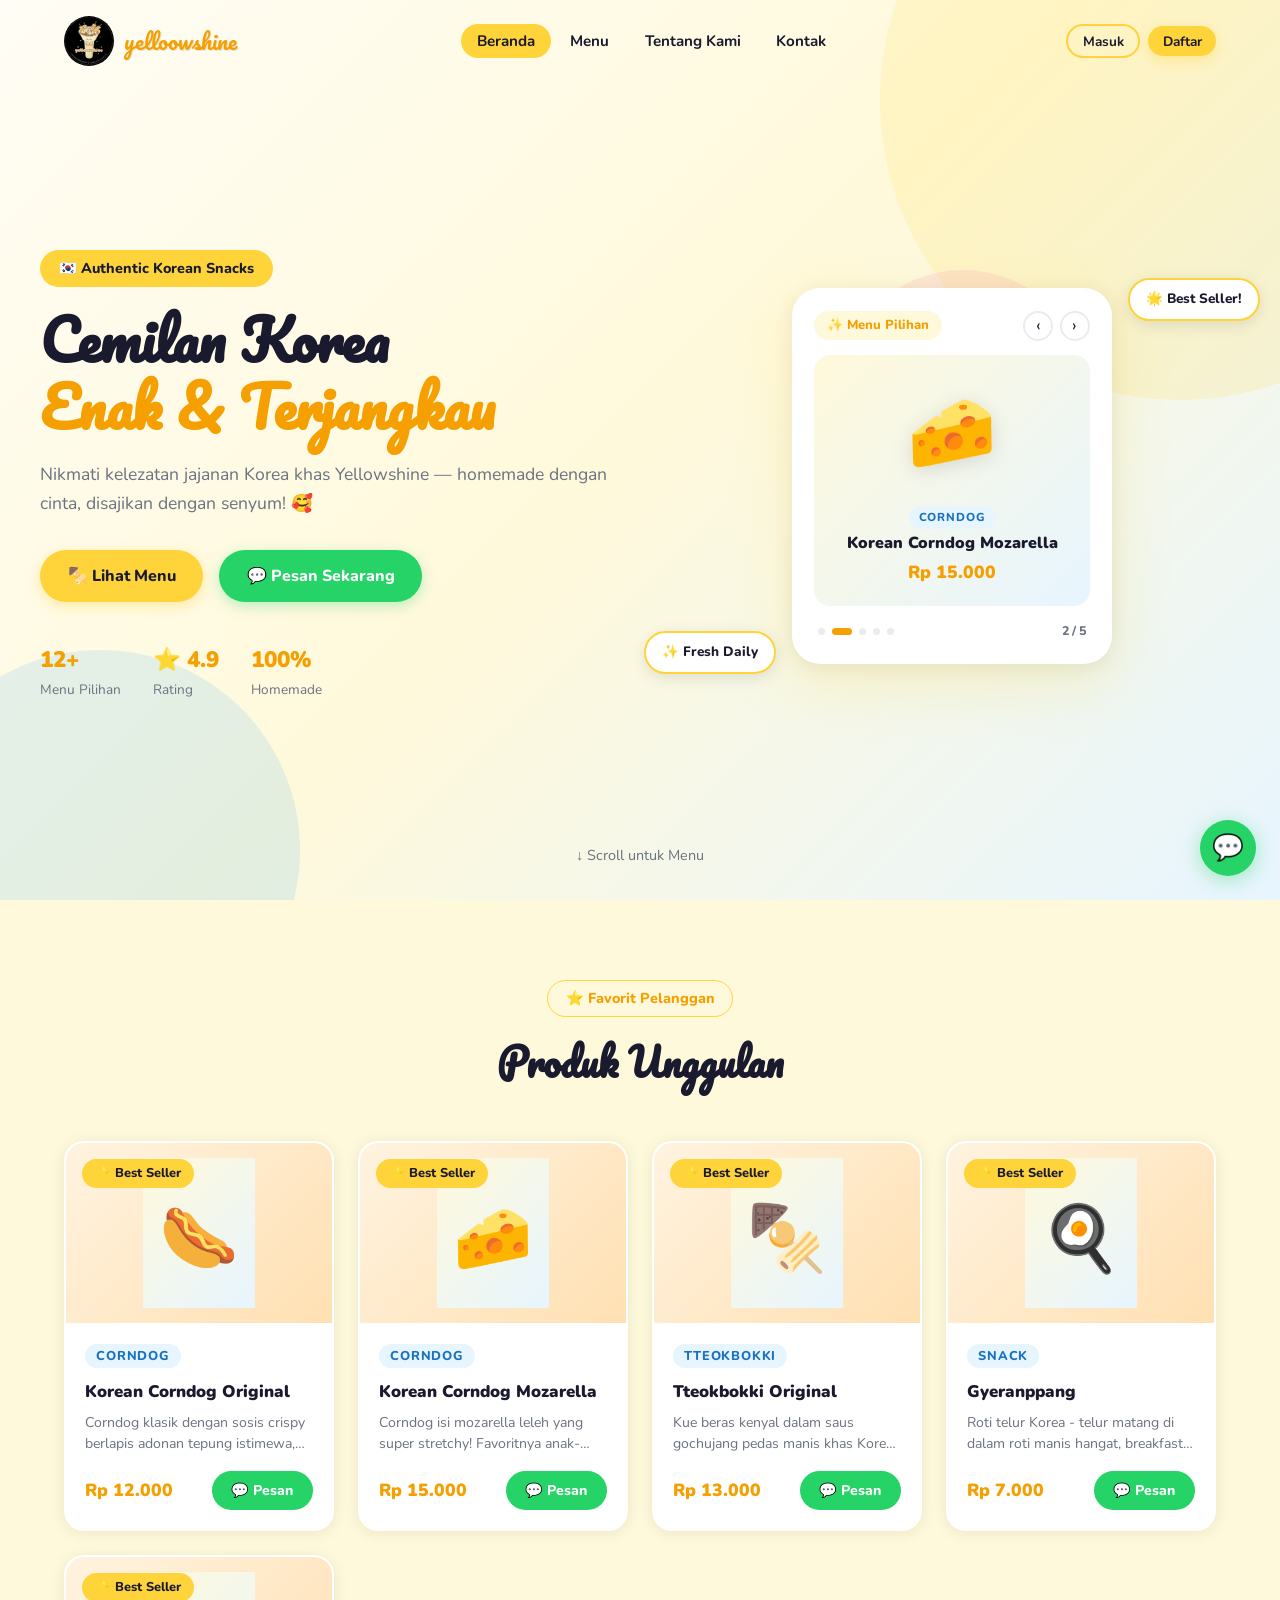
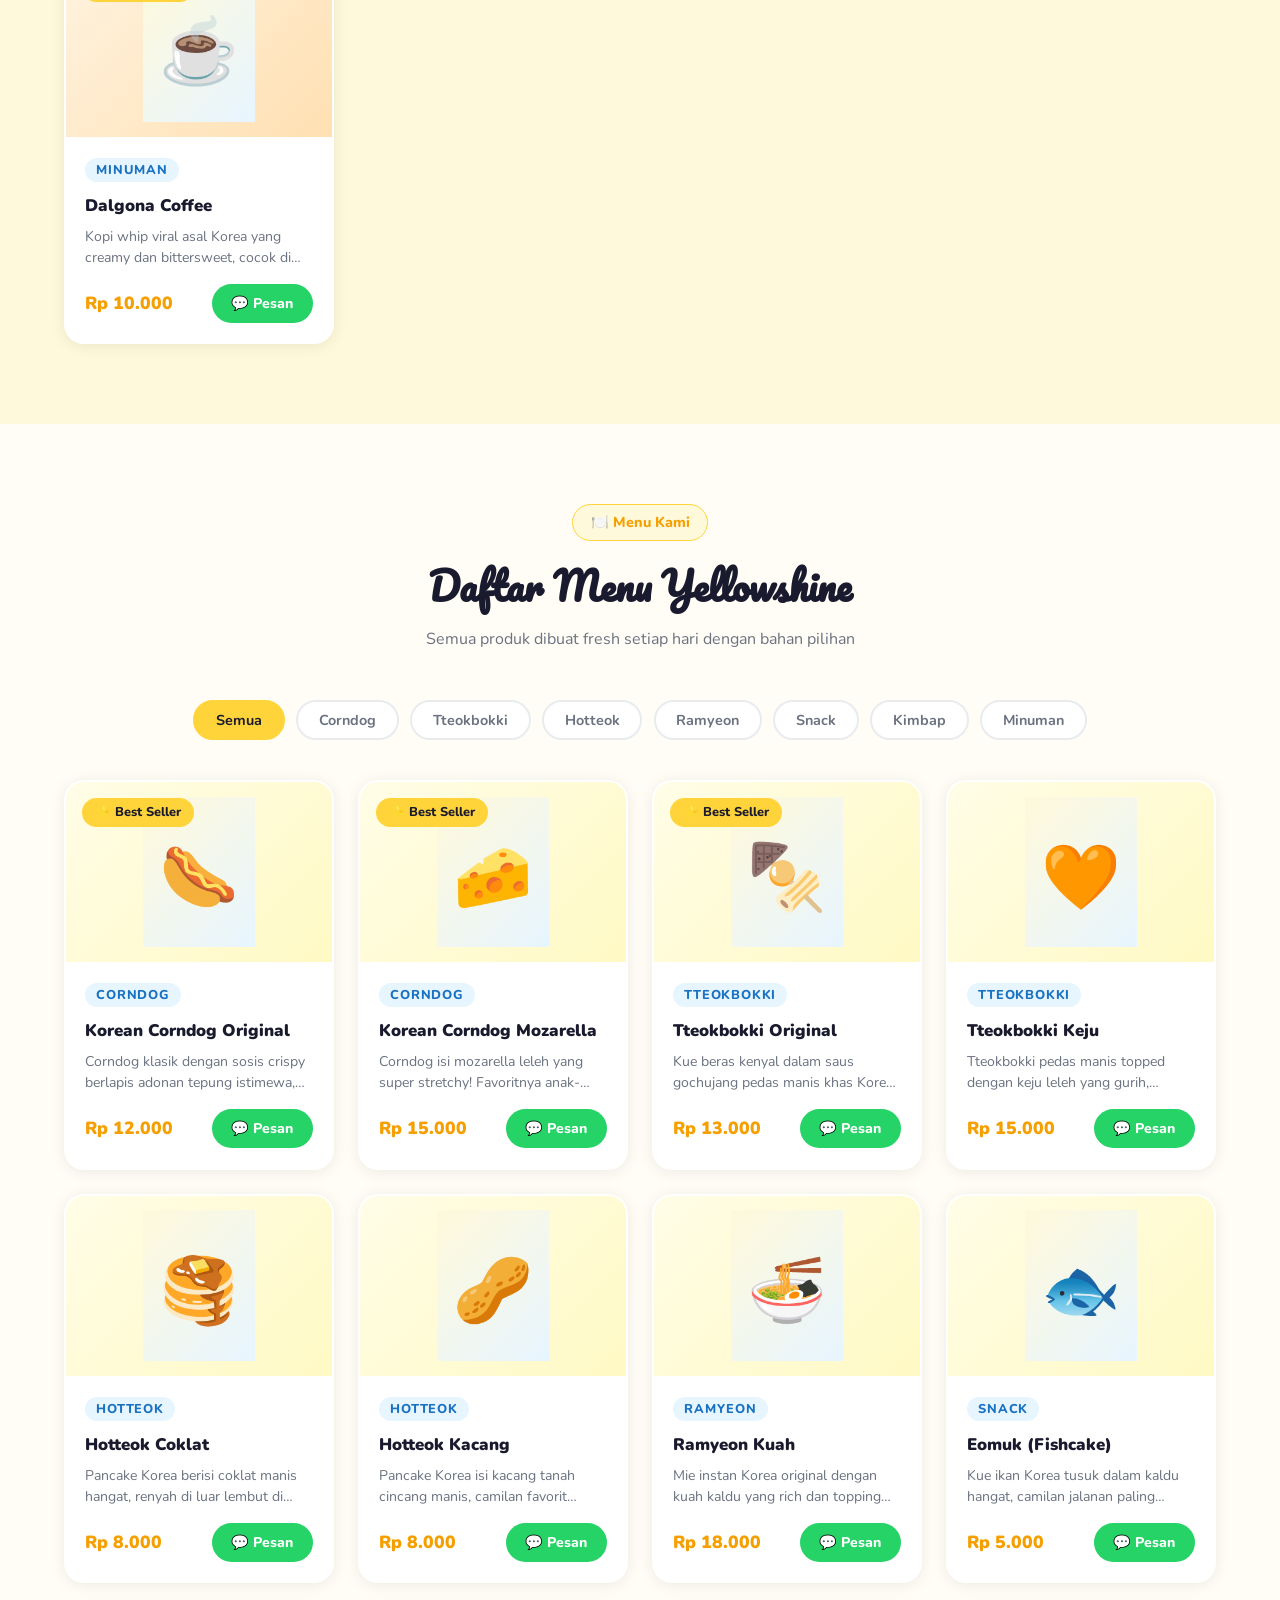
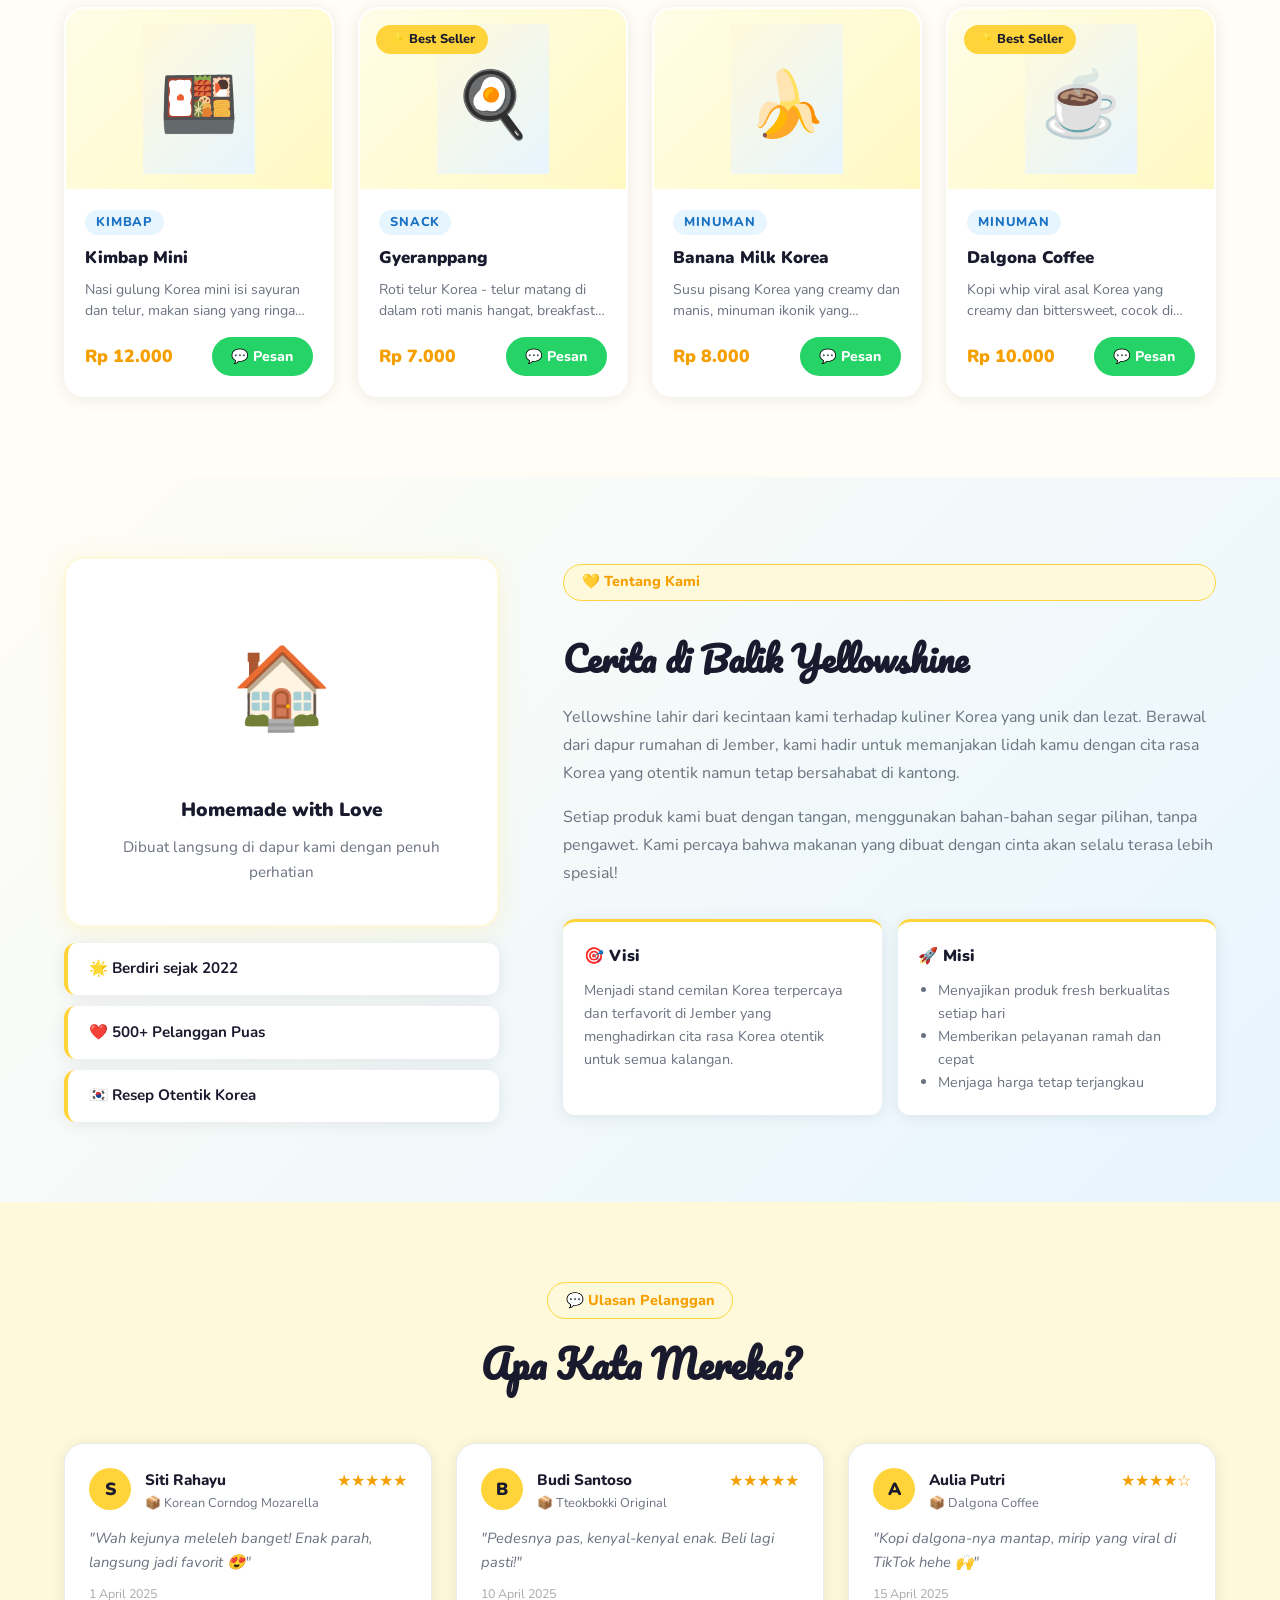
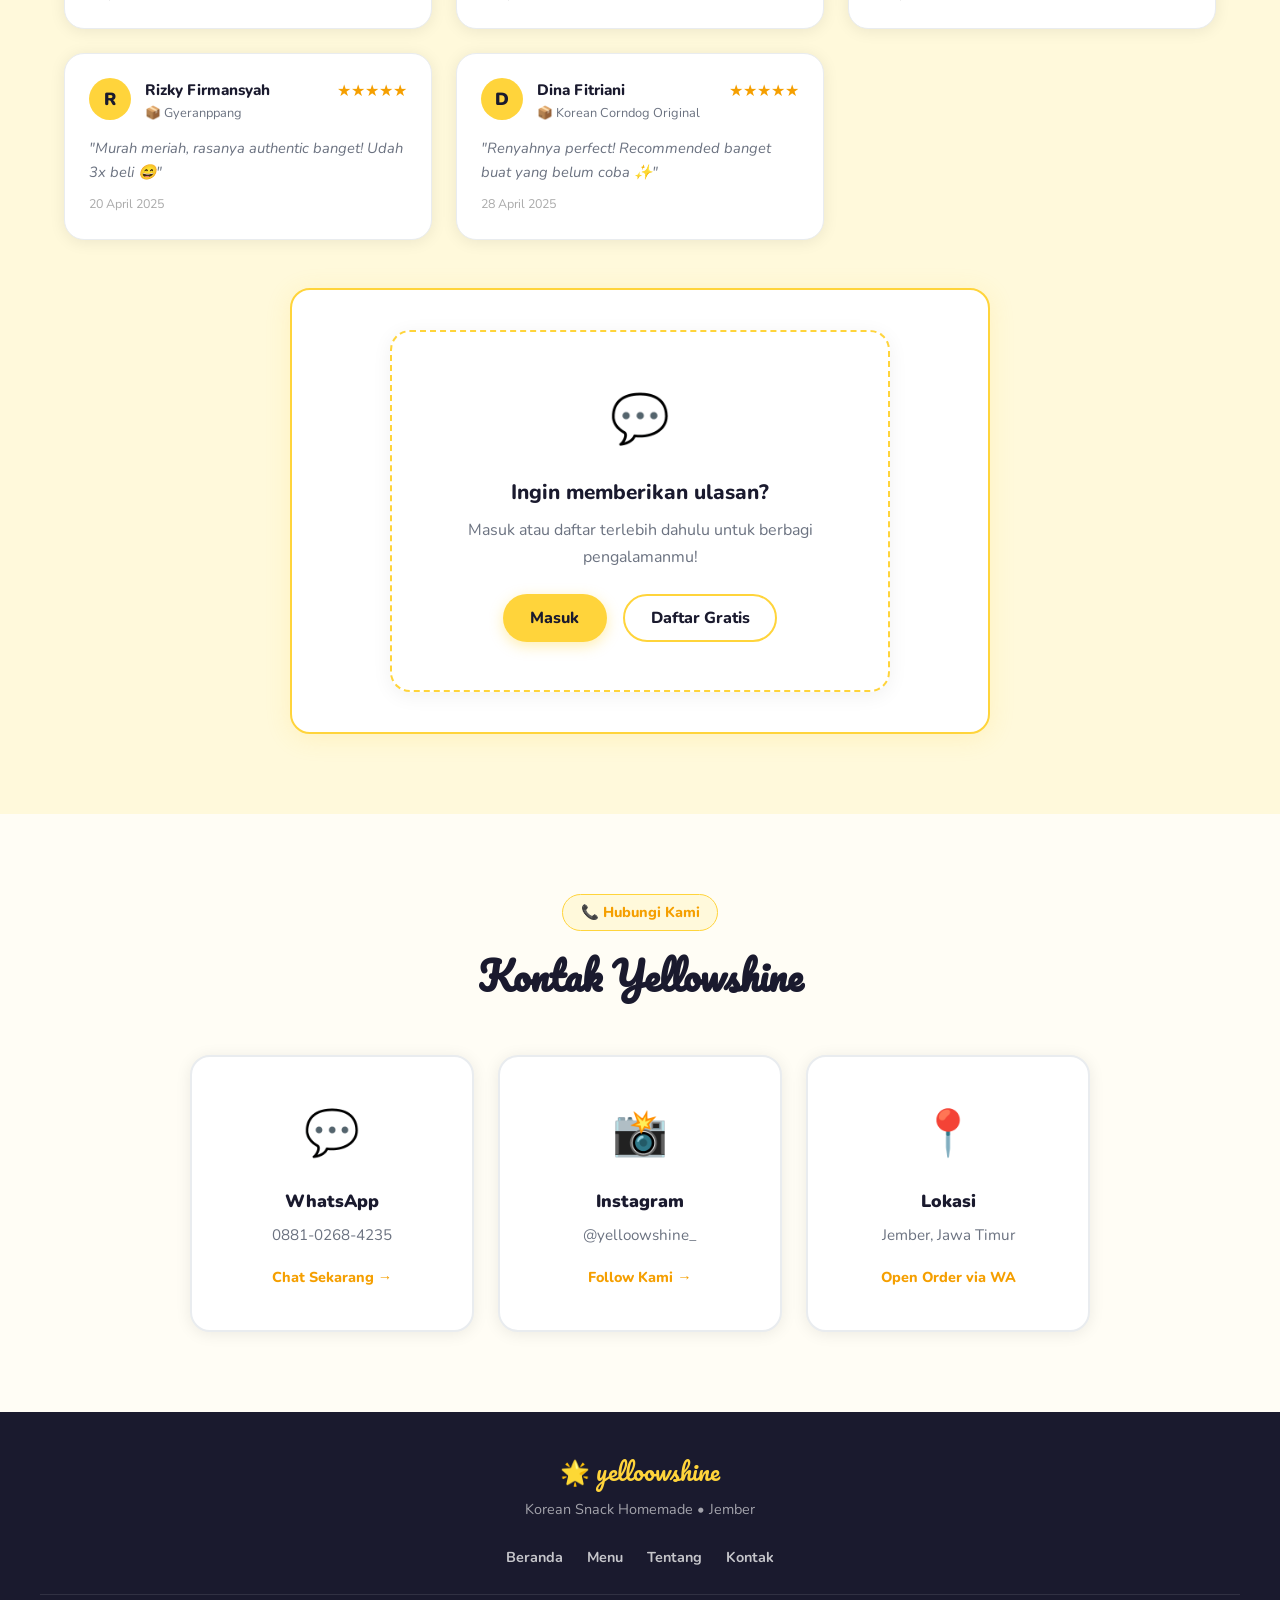
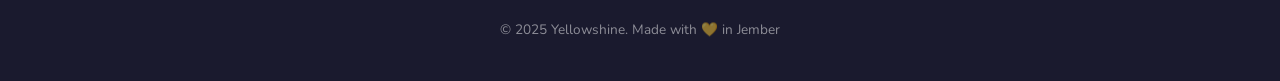
==== commit 41c337fc: "Add files via upload" ====
--- a/yellowshine_v2_fixed/index.html
+++ b/yellowshine_v2_fixed/index.html
@@ -42,7 +42,7 @@
       <p class="hero-desc">Nikmati kelezatan jajanan Korea khas Yellowshine — homemade dengan cinta, disajikan dengan senyum! 🥰</p>
       <div class="hero-actions">
         <a href="#menu" class="btn btn-primary">🍢 Lihat Menu</a>
-        <a href="https://wa.me/6288102684235?text=Halo%20Yellowshine%2C%20saya%20mau%20pesan!" target="_blank" class="btn btn-wa">💬 Pesan Sekarang</a>
+        <a href="https://wa.me/62881026842357?text=Halo%20Yellowshine%2C%20saya%20mau%20pesan!" target="_blank" class="btn btn-wa">💬 Pesan Sekarang</a>
       </div>
       <div class="hero-stats">
         <div class="stat"><span class="stat-num" id="statProducts">12+</span><span>Menu Pilihan</span></div>
@@ -166,7 +166,7 @@
       <h2>Kontak Yellowshine</h2>
     </div>
     <div class="contact-grid">
-      <a href="https://wa.me/6288102684235?text=Halo%20Yellowshine!" target="_blank" class="contact-card wa-card">
+      <a href="https://wa.me/62881026842357?text=Halo%20Yellowshine!" target="_blank" class="contact-card wa-card">
         <div class="contact-icon">💬</div><h3>WhatsApp</h3>
         <p>0881-0268-4235</p><span class="contact-cta">Chat Sekarang →</span>
       </a>
@@ -253,7 +253,7 @@
 <div class="toast" id="toast"></div>
 
 <!-- Floating WA -->
-<a href="https://wa.me/6288102684235?text=Halo%20Yellowshine!" target="_blank" class="wa-float-btn">💬</a>
+<a href="https://wa.me/62881026842357?text=Halo%20Yellowshine!" target="_blank" class="wa-float-btn">💬</a>
 
 <script src="data.js"></script>
 <script src="app.js"></script>
